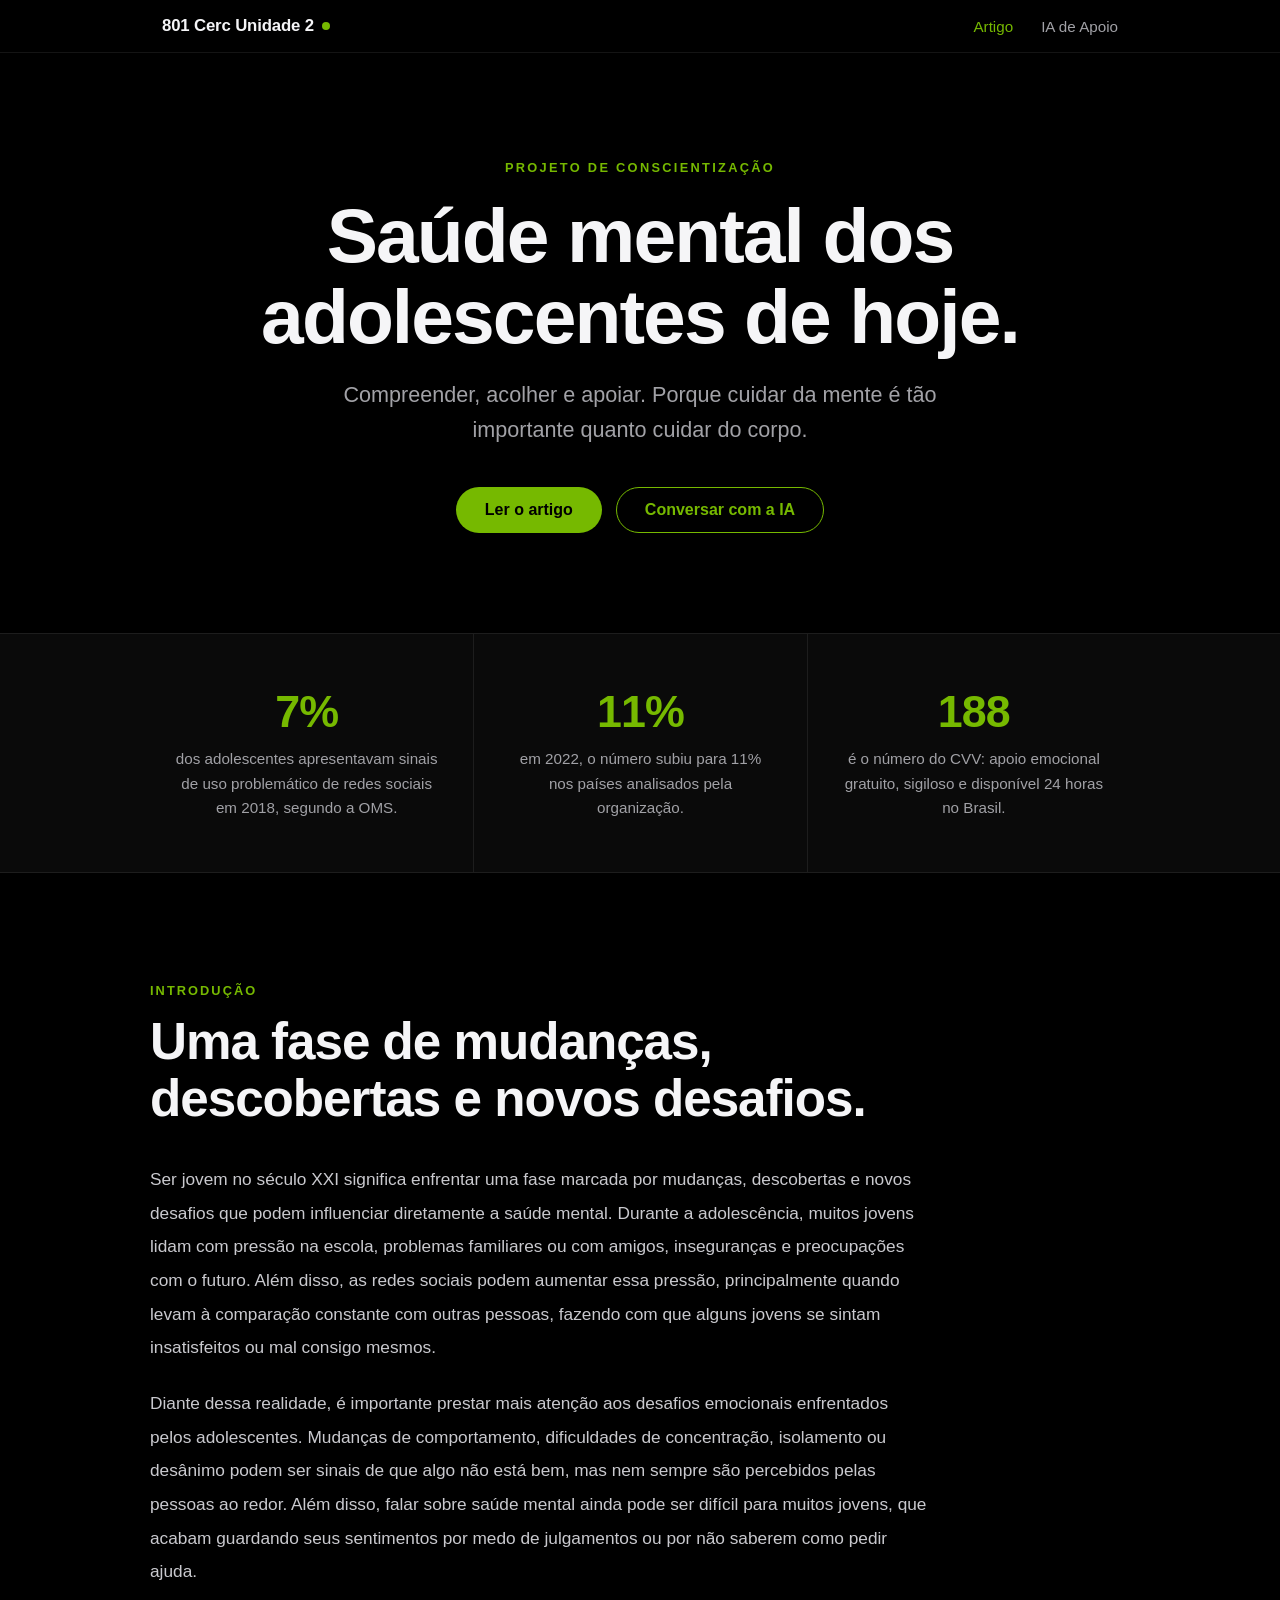
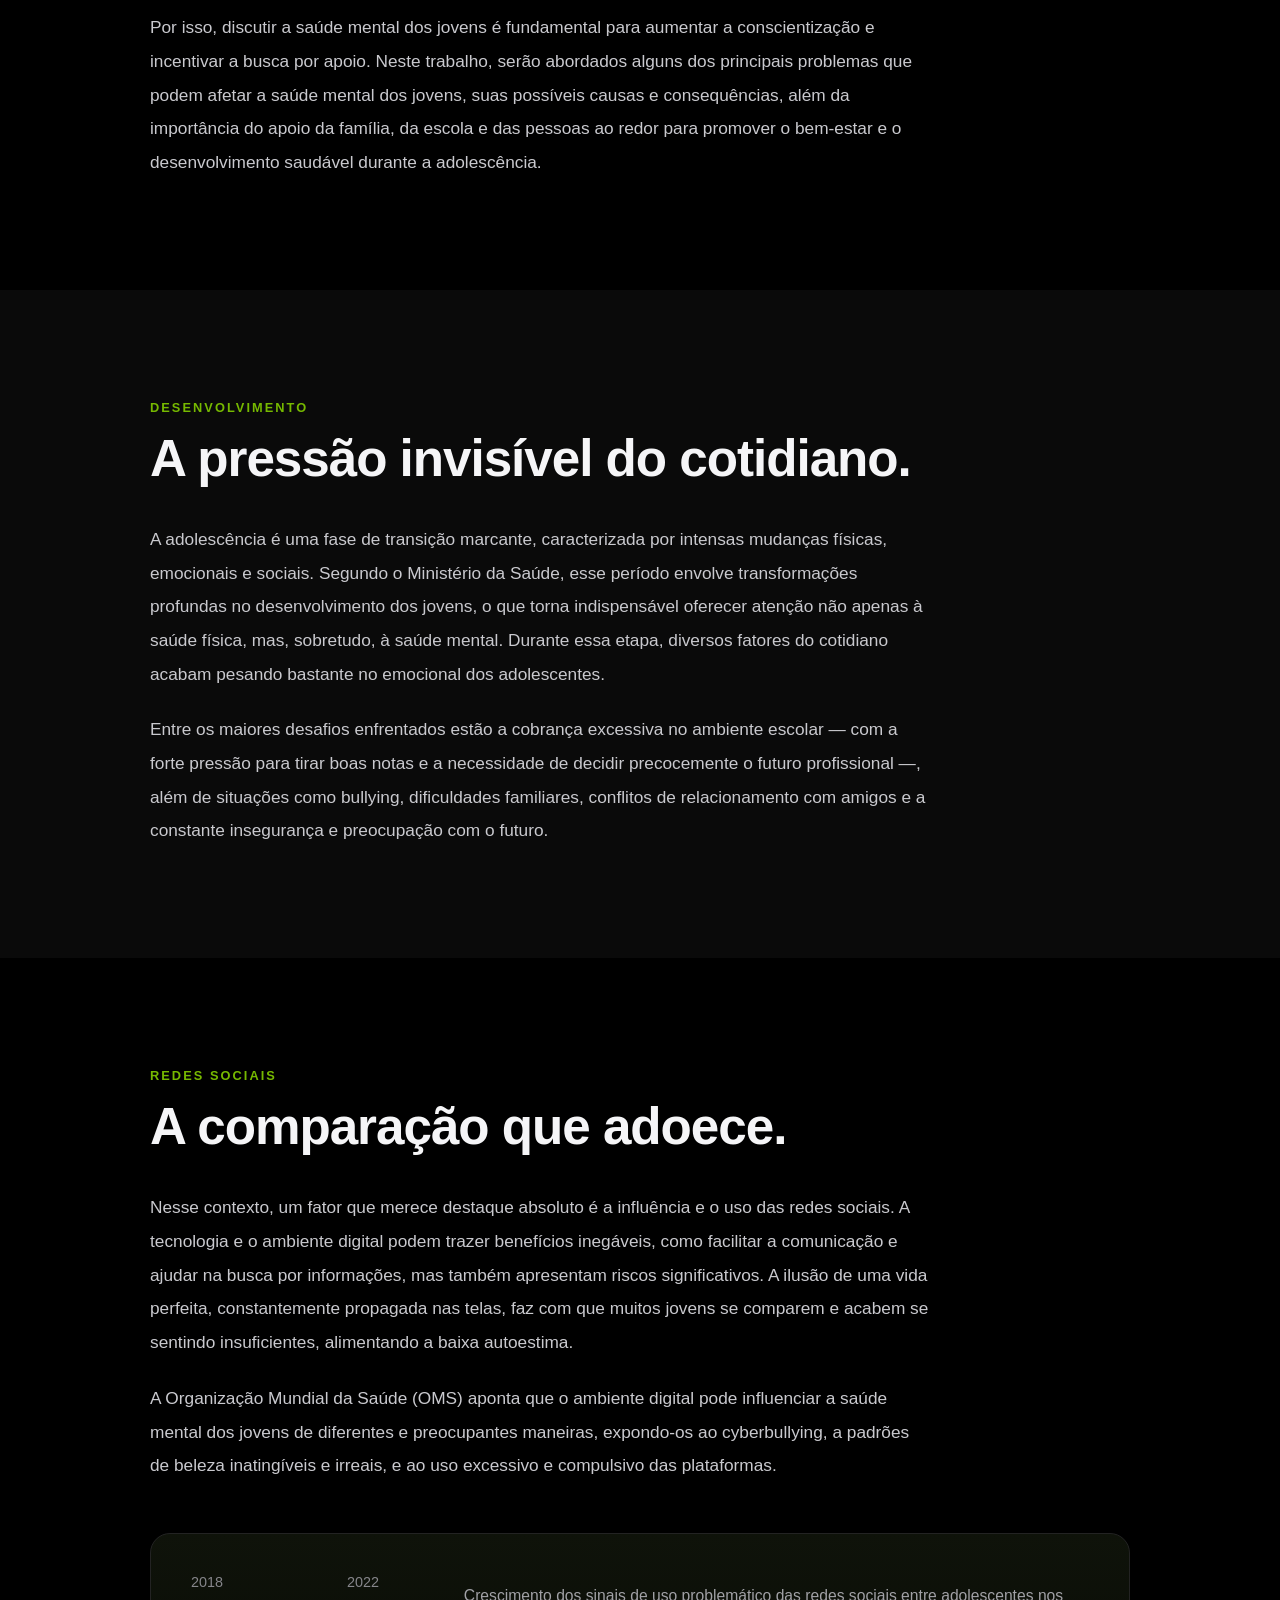
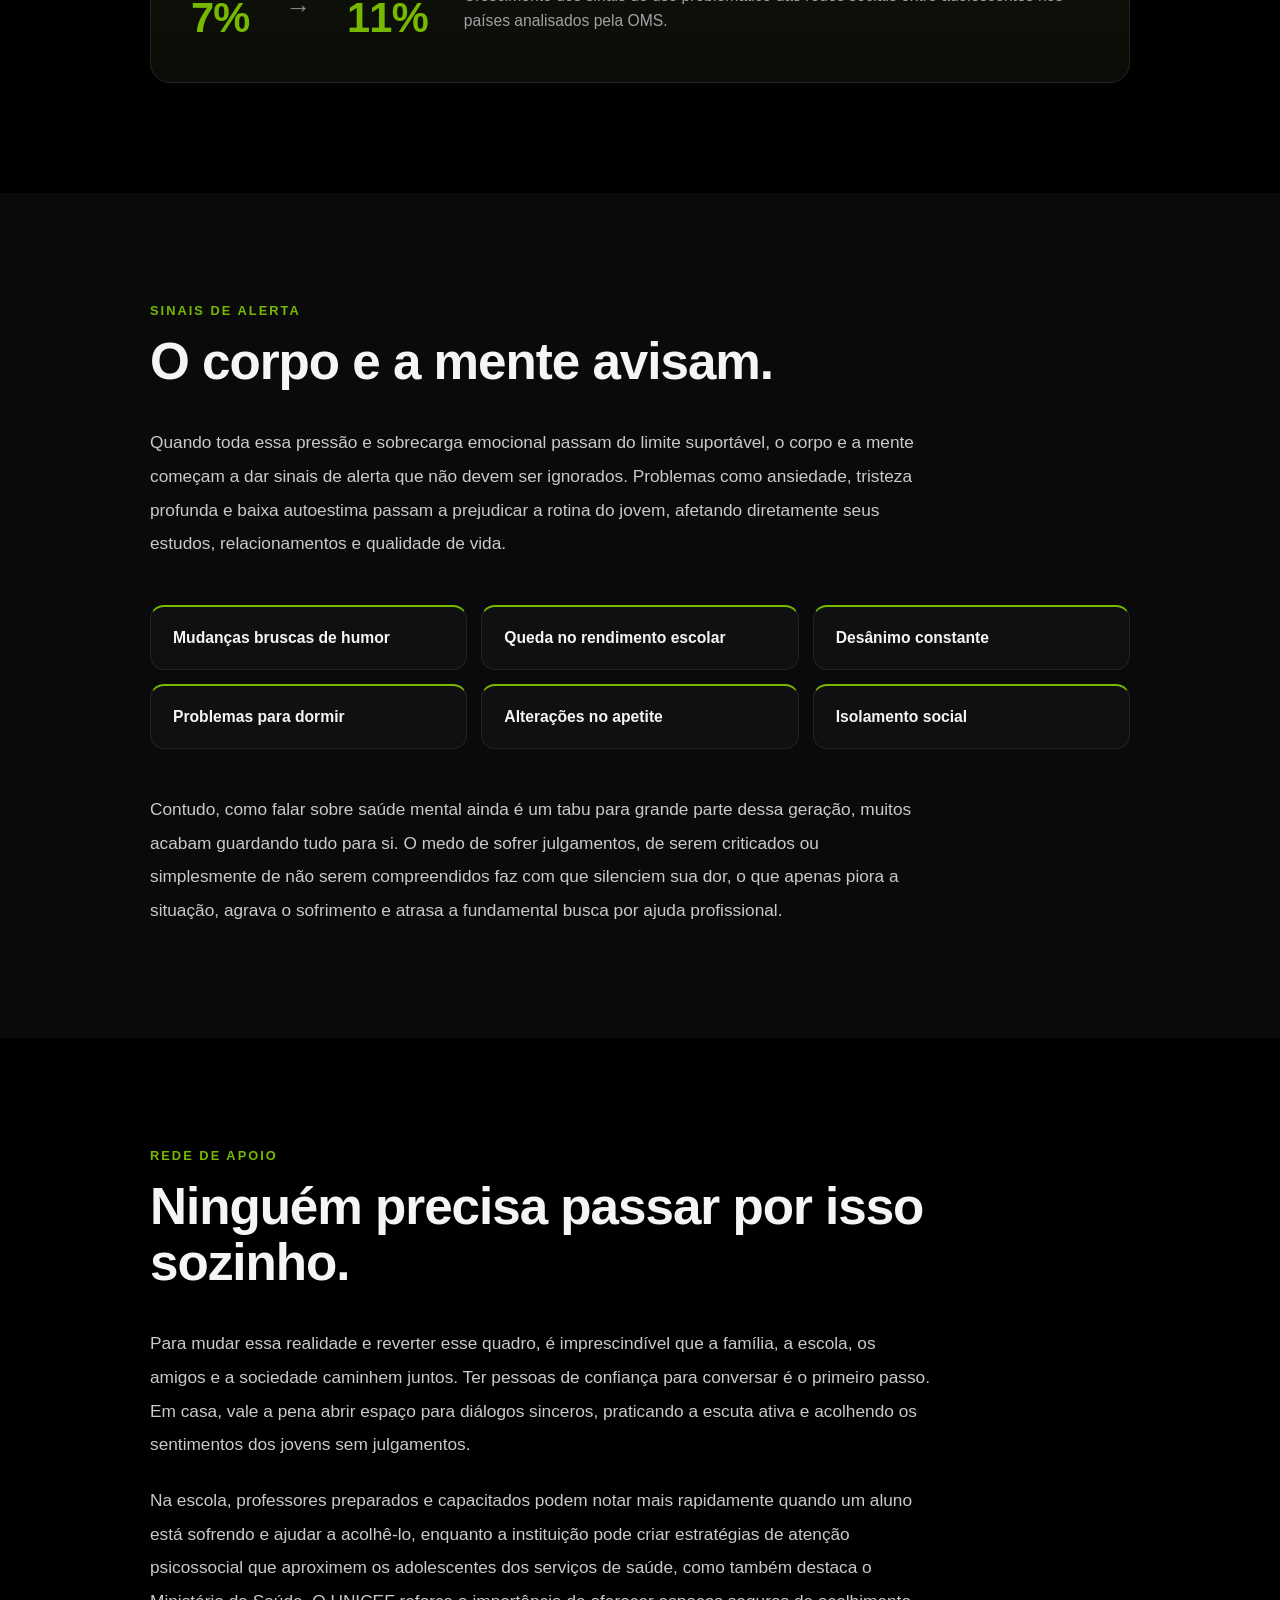
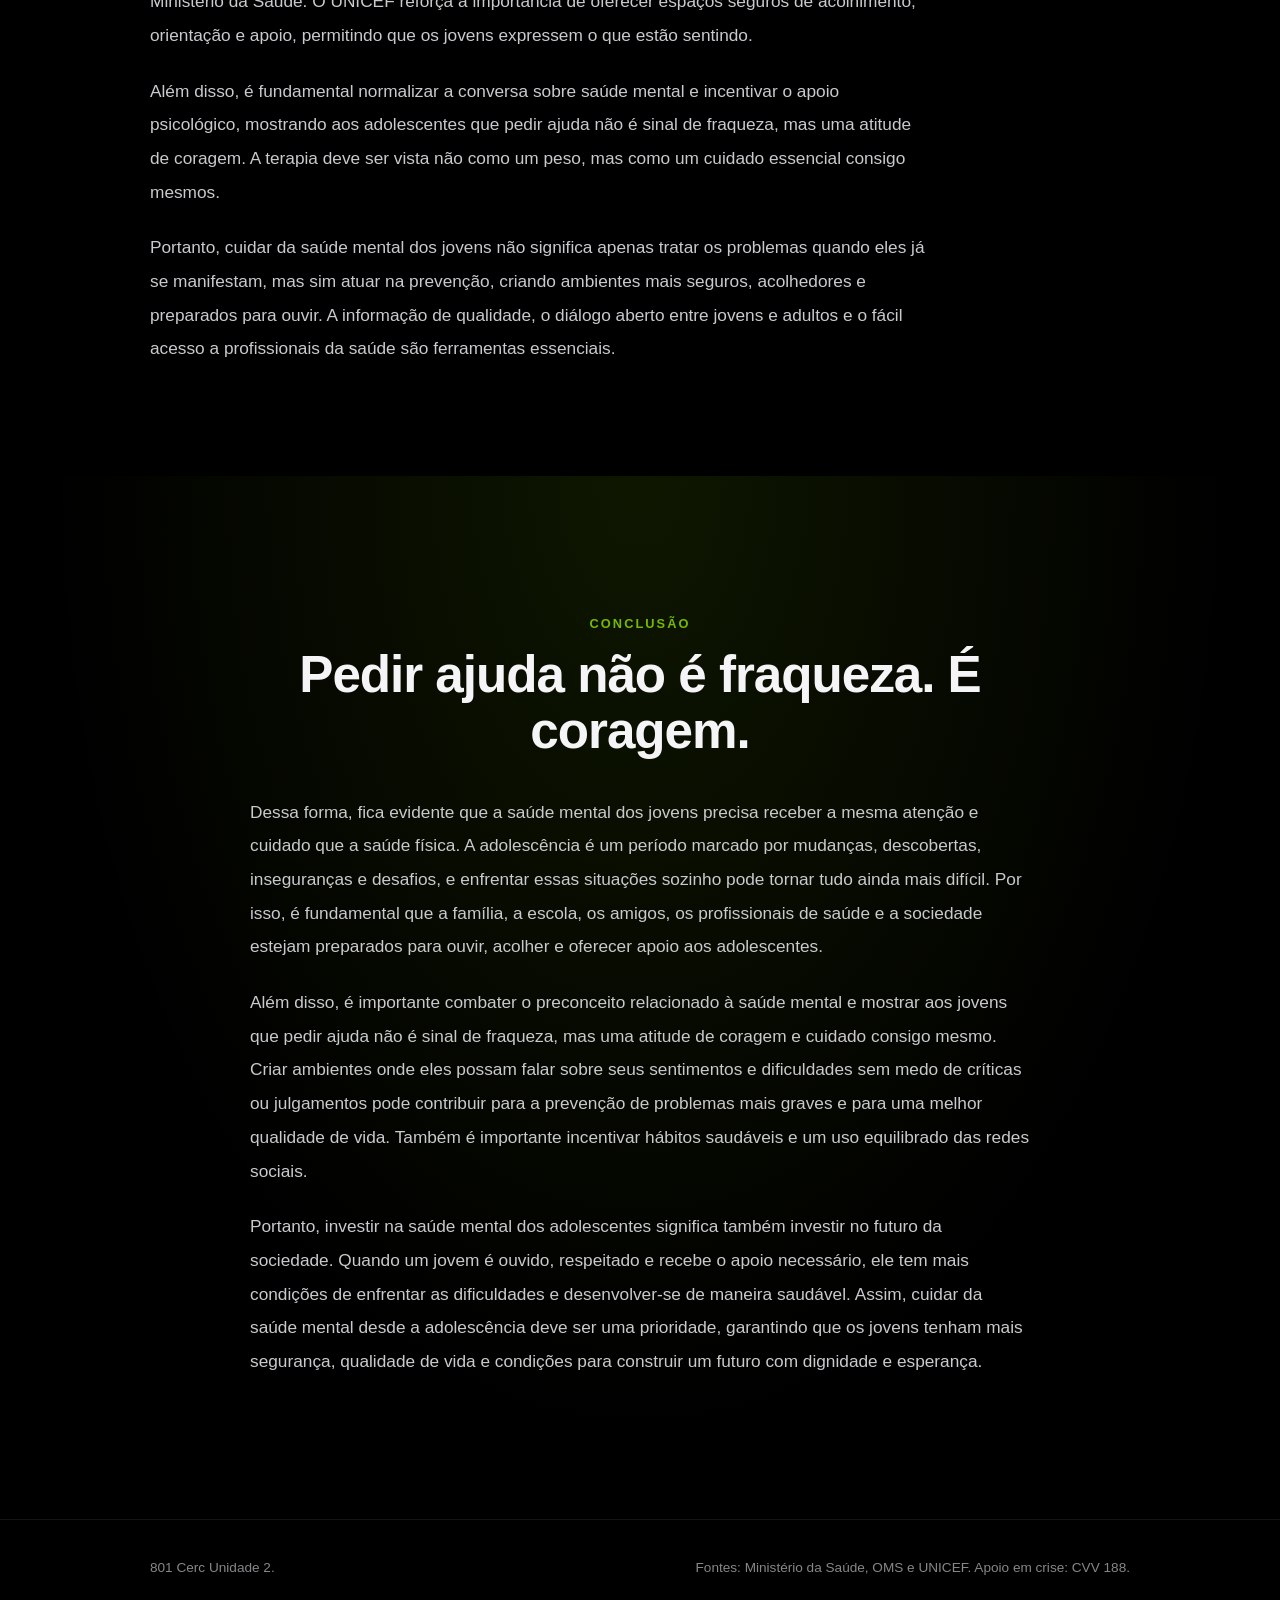
==== index.html @ b288c659 "Add files via upload" ====
<!DOCTYPE html>
<html lang="pt-BR">
<head>
  <meta charset="UTF-8" />
  <meta name="viewport" content="width=device-width, initial-scale=1.0" />
  <title>Saúde Mental dos Adolescentes de Hoje</title>
  <link rel="stylesheet" href="style.css" />
</head>
<body>

  <nav class="nav">
    <div class="nav-inner">
      <a class="marca" href="#" onclick="return false;">
        801 Cerc Unidade 2<span class="ponto"></span>
      </a>
      <div class="nav-abas">
        <button class="nav-link ativa" data-aba="artigo">Artigo</button>
        <button class="nav-link" data-aba="ia">IA de Apoio</button>
      </div>
    </div>
  </nav>

  <main>

    <!-- ==================== ABA ARTIGO ==================== -->
    <section id="aba-artigo" class="aba-conteudo ativa">

      <header class="hero">
        <p class="eyebrow">Projeto de conscientização</p>
        <h1>Saúde mental dos adolescentes de hoje.</h1>
        <p class="hero-sub">
          Compreender, acolher e apoiar. Porque cuidar da mente é tão
          importante quanto cuidar do corpo.
        </p>
        <div class="hero-acoes">
          <button class="btn btn-verde" data-rolar="intro">Ler o artigo</button>
          <button class="btn btn-contorno" data-aba="ia">Conversar com a IA</button>
        </div>
      </header>

      <div class="faixa-stats">
        <div class="stats">
          <div class="stat">
            <h3>7%</h3>
            <p>dos adolescentes apresentavam sinais de uso problemático de redes sociais em 2018, segundo a OMS.</p>
          </div>
          <div class="stat">
            <h3>11%</h3>
            <p>em 2022, o número subiu para 11% nos países analisados pela organização.</p>
          </div>
          <div class="stat">
            <h3>188</h3>
            <p>é o número do CVV: apoio emocional gratuito, sigiloso e disponível 24 horas no Brasil.</p>
          </div>
        </div>
      </div>

      <section class="bloco" id="intro">
        <div class="bloco-inner">
          <p class="rotulo">Introdução</p>
          <h2>Uma fase de mudanças, descobertas e novos desafios.</h2>
          <div class="texto-artigo">
            <p>
              Ser jovem no século XXI significa enfrentar uma fase marcada por mudanças, descobertas e novos
              desafios que podem influenciar diretamente a saúde mental. Durante a adolescência, muitos jovens
              lidam com pressão na escola, problemas familiares ou com amigos, inseguranças e preocupações com o
              futuro. Além disso, as redes sociais podem aumentar essa pressão, principalmente quando levam à
              comparação constante com outras pessoas, fazendo com que alguns jovens se sintam insatisfeitos ou
              mal consigo mesmos.
            </p>
            <p>
              Diante dessa realidade, é importante prestar mais atenção aos desafios emocionais enfrentados pelos
              adolescentes. Mudanças de comportamento, dificuldades de concentração, isolamento ou desânimo podem
              ser sinais de que algo não está bem, mas nem sempre são percebidos pelas pessoas ao redor. Além
              disso, falar sobre saúde mental ainda pode ser difícil para muitos jovens, que acabam guardando seus
              sentimentos por medo de julgamentos ou por não saberem como pedir ajuda.
            </p>
            <p>
              Por isso, discutir a saúde mental dos jovens é fundamental para aumentar a conscientização e
              incentivar a busca por apoio. Neste trabalho, serão abordados alguns dos principais problemas que
              podem afetar a saúde mental dos jovens, suas possíveis causas e consequências, além da importância
              do apoio da família, da escola e das pessoas ao redor para promover o bem-estar e o desenvolvimento
              saudável durante a adolescência.
            </p>
          </div>
        </div>
      </section>

      <section class="bloco bloco-alt" id="pressao">
        <div class="bloco-inner">
          <p class="rotulo">Desenvolvimento</p>
          <h2>A pressão invisível do cotidiano.</h2>
          <div class="texto-artigo">
            <p>
              A adolescência é uma fase de transição marcante, caracterizada por intensas mudanças físicas,
              emocionais e sociais. Segundo o Ministério da Saúde, esse período envolve transformações profundas
              no desenvolvimento dos jovens, o que torna indispensável oferecer atenção não apenas à saúde física,
              mas, sobretudo, à saúde mental. Durante essa etapa, diversos fatores do cotidiano acabam pesando
              bastante no emocional dos adolescentes.
            </p>
            <p>
              Entre os maiores desafios enfrentados estão a cobrança excessiva no ambiente escolar — com a forte
              pressão para tirar boas notas e a necessidade de decidir precocemente o futuro profissional —, além
              de situações como bullying, dificuldades familiares, conflitos de relacionamento com amigos e a
              constante insegurança e preocupação com o futuro.
            </p>
          </div>
        </div>
      </section>

      <section class="bloco" id="redes">
        <div class="bloco-inner">
          <p class="rotulo">Redes sociais</p>
          <h2>A comparação que adoece.</h2>
          <div class="texto-artigo">
            <p>
              Nesse contexto, um fator que merece destaque absoluto é a influência e o uso das redes sociais. A
              tecnologia e o ambiente digital podem trazer benefícios inegáveis, como facilitar a comunicação e
              ajudar na busca por informações, mas também apresentam riscos significativos. A ilusão de uma vida
              perfeita, constantemente propagada nas telas, faz com que muitos jovens se comparem e acabem se
              sentindo insuficientes, alimentando a baixa autoestima.
            </p>
            <p>
              A Organização Mundial da Saúde (OMS) aponta que o ambiente digital pode influenciar a saúde mental
              dos jovens de diferentes e preocupantes maneiras, expondo-os ao cyberbullying, a padrões de beleza
              inatingíveis e irreais, e ao uso excessivo e compulsivo das plataformas.
            </p>
          </div>

          <div class="chamada">
            <div class="chamada-dados">
              <span>2018</span>
              <strong>7%</strong>
            </div>
            <div class="seta">→</div>
            <div class="chamada-dados">
              <span>2022</span>
              <strong>11%</strong>
            </div>
            <p class="chamada-texto">
              Crescimento dos sinais de uso problemático das redes sociais entre adolescentes
              nos países analisados pela OMS.
            </p>
          </div>
        </div>
      </section>

      <section class="bloco bloco-alt" id="sinais">
        <div class="bloco-inner">
          <p class="rotulo">Sinais de alerta</p>
          <h2>O corpo e a mente avisam.</h2>
          <div class="texto-artigo">
            <p>
              Quando toda essa pressão e sobrecarga emocional passam do limite suportável, o corpo e a mente
              começam a dar sinais de alerta que não devem ser ignorados. Problemas como ansiedade, tristeza
              profunda e baixa autoestima passam a prejudicar a rotina do jovem, afetando diretamente seus
              estudos, relacionamentos e qualidade de vida.
            </p>
          </div>

          <div class="grade-sinais">
            <div class="sinal">Mudanças bruscas de humor</div>
            <div class="sinal">Queda no rendimento escolar</div>
            <div class="sinal">Desânimo constante</div>
            <div class="sinal">Problemas para dormir</div>
            <div class="sinal">Alterações no apetite</div>
            <div class="sinal">Isolamento social</div>
          </div>

          <div class="texto-artigo">
            <p>
              Contudo, como falar sobre saúde mental ainda é um tabu para grande parte dessa geração, muitos
              acabam guardando tudo para si. O medo de sofrer julgamentos, de serem criticados ou simplesmente de
              não serem compreendidos faz com que silenciem sua dor, o que apenas piora a situação, agrava o
              sofrimento e atrasa a fundamental busca por ajuda profissional.
            </p>
          </div>
        </div>
      </section>

      <section class="bloco" id="apoio">
        <div class="bloco-inner">
          <p class="rotulo">Rede de apoio</p>
          <h2>Ninguém precisa passar por isso sozinho.</h2>
          <div class="texto-artigo">
            <p>
              Para mudar essa realidade e reverter esse quadro, é imprescindível que a família, a escola, os
              amigos e a sociedade caminhem juntos. Ter pessoas de confiança para conversar é o primeiro passo. Em
              casa, vale a pena abrir espaço para diálogos sinceros, praticando a escuta ativa e acolhendo os
              sentimentos dos jovens sem julgamentos.
            </p>
            <p>
              Na escola, professores preparados e capacitados podem notar mais rapidamente quando um aluno está
              sofrendo e ajudar a acolhê-lo, enquanto a instituição pode criar estratégias de atenção psicossocial
              que aproximem os adolescentes dos serviços de saúde, como também destaca o Ministério da Saúde. O
              UNICEF reforça a importância de oferecer espaços seguros de acolhimento, orientação e apoio,
              permitindo que os jovens expressem o que estão sentindo.
            </p>
            <p>
              Além disso, é fundamental normalizar a conversa sobre saúde mental e incentivar o apoio psicológico,
              mostrando aos adolescentes que pedir ajuda não é sinal de fraqueza, mas uma atitude de coragem. A
              terapia deve ser vista não como um peso, mas como um cuidado essencial consigo mesmos.
            </p>
            <p>
              Portanto, cuidar da saúde mental dos jovens não significa apenas tratar os problemas quando eles já
              se manifestam, mas sim atuar na prevenção, criando ambientes mais seguros, acolhedores e preparados
              para ouvir. A informação de qualidade, o diálogo aberto entre jovens e adultos e o fácil acesso a
              profissionais da saúde são ferramentas essenciais.
            </p>
          </div>
        </div>
      </section>

      <section class="conclusao" id="conclusao">
        <div class="bloco-inner">
          <p class="rotulo">Conclusão</p>
          <h2>Pedir ajuda não é fraqueza. É coragem.</h2>
          <div class="texto-artigo">
            <p>
              Dessa forma, fica evidente que a saúde mental dos jovens precisa receber a mesma atenção e cuidado
              que a saúde física. A adolescência é um período marcado por mudanças, descobertas, inseguranças e
              desafios, e enfrentar essas situações sozinho pode tornar tudo ainda mais difícil. Por isso, é
              fundamental que a família, a escola, os amigos, os profissionais de saúde e a sociedade estejam
              preparados para ouvir, acolher e oferecer apoio aos adolescentes.
            </p>
            <p>
              Além disso, é importante combater o preconceito relacionado à saúde mental e mostrar aos jovens que
              pedir ajuda não é sinal de fraqueza, mas uma atitude de coragem e cuidado consigo mesmo. Criar
              ambientes onde eles possam falar sobre seus sentimentos e dificuldades sem medo de críticas ou
              julgamentos pode contribuir para a prevenção de problemas mais graves e para uma melhor qualidade de
              vida. Também é importante incentivar hábitos saudáveis e um uso equilibrado das redes sociais.
            </p>
            <p>
              Portanto, investir na saúde mental dos adolescentes significa também investir no futuro da sociedade.
              Quando um jovem é ouvido, respeitado e recebe o apoio necessário, ele tem mais condições de enfrentar
              as dificuldades e desenvolver-se de maneira saudável. Assim, cuidar da saúde mental desde a
              adolescência deve ser uma prioridade, garantindo que os jovens tenham mais segurança, qualidade de
              vida e condições para construir um futuro com dignidade e esperança.
            </p>
          </div>
        </div>
      </section>

      <footer class="rodape">
        <div class="rodape-inner">
          <p>801 Cerc Unidade 2.</p>
          <p>Fontes: Ministério da Saúde, OMS e UNICEF. Apoio em crise: CVV 188.</p>
        </div>
      </footer>

    </section>

    <!-- ==================== ABA IA ==================== -->
    <section id="aba-ia" class="aba-conteudo">

      <div class="chat-topo">
        <div class="chat-topo-inner">
          <div class="chat-id">
            <span class="chat-avatar"></span>
            <div>
              <strong>IA de Apoio</strong>
              <span class="chat-status">Disponível para conversar</span>
            </div>
          </div>
          <button id="nova-conversa" class="btn-mini">Nova conversa</button>
        </div>
      </div>

      <div id="mensagens" class="mensagens">

        <div class="vazio" id="estado-vazio">
          <h2>Como você está hoje?</h2>
          <p>
            Este é um espaço seguro para desabafar. A IA está aqui para ouvir,
            acolher e tentar deixar o seu dia mais leve.
          </p>
          <div class="chips">
            <button class="chip" data-texto="Estou me sentindo sozinho(a) ultimamente.">Estou me sentindo sozinho(a)</button>
            <button class="chip" data-texto="Estou muito ansioso(a) com a escola e com o futuro.">Ansiedade com a escola</button>
            <button class="chip" data-texto="Estou tendo um dia difícil e precisava desabafar com alguém.">Tive um dia difícil</button>
            <button class="chip" data-texto="Quero ouvir algo que melhore o meu dia.">Quero melhorar meu dia</button>
          </div>
        </div>

      </div>

      <div class="chat-rodape">
        <form id="form-chat" class="chat-form">
          <input
            id="input-chat"
            type="text"
            placeholder="Escreva sua mensagem"
            autocomplete="off"
            required
          />
          <button class="btn-enviar" type="submit" aria-label="Enviar mensagem">
            <svg viewBox="0 0 24 24"><path d="M2.01 21L23 12 2.01 3 2 10l15 2-15 2z"></path></svg>
          </button>
        </form>
        <p class="chat-aviso-pequeno">
          A IA pode cometer erros e não substitui ajuda profissional. Em sofrimento intenso ou crise,
          ligue 188 (CVV) — gratuito, sigiloso e disponível 24 horas.
        </p>
      </div>

    </section>

  </main>

  <script src="script.js"></script>
</body>
</html>
---- style.css ----
* {
  box-sizing: border-box;
  margin: 0;
  padding: 0;
}

:root {
  --verde: #76b900;
  --verde-hover: #8fd400;
  --fundo: #000000;
  --fundo-alt: #0a0a0a;
  --cartao: #101010;
  --borda: #232323;
  --texto: #f5f5f7;
  --texto-2: #a1a1a6;
  --texto-3: #86868b;
}

html {
  scroll-behavior: smooth;
}

body {
  font-family: -apple-system, BlinkMacSystemFont, "SF Pro Display", "Segoe UI",
    Roboto, "Helvetica Neue", Arial, sans-serif;
  background: var(--fundo);
  color: var(--texto);
  -webkit-font-smoothing: antialiased;
}

button {
  font-family: inherit;
}

section {
  scroll-margin-top: 70px;
}

/* ---------- Navegação ---------- */
.nav {
  position: fixed;
  top: 0;
  left: 0;
  right: 0;
  z-index: 100;
  background: rgba(0, 0, 0, 0.75);
  backdrop-filter: saturate(180%) blur(20px);
  -webkit-backdrop-filter: saturate(180%) blur(20px);
  border-bottom: 1px solid rgba(255, 255, 255, 0.08);
}

.nav-inner {
  max-width: 1000px;
  margin: 0 auto;
  height: 52px;
  padding: 0 22px;
  display: flex;
  align-items: center;
  justify-content: space-between;
}

.marca {
  color: var(--texto);
  text-decoration: none;
  font-weight: 600;
  font-size: 1.05rem;
  letter-spacing: -0.01em;
  display: flex;
  align-items: center;
  gap: 8px;
}

.ponto {
  width: 8px;
  height: 8px;
  border-radius: 50%;
  background: var(--verde);
}

.nav-abas {
  display: flex;
  gap: 28px;
}

.nav-link {
  background: none;
  border: none;
  color: var(--texto-2);
  font-size: 0.95rem;
  cursor: pointer;
  padding: 6px 0;
  transition: color 0.2s;
}

.nav-link:hover {
  color: var(--texto);
}

.nav-link.ativa {
  color: var(--verde);
}

/* ---------- Abas ---------- */
.aba-conteudo {
  display: none;
}

.aba-conteudo.ativa {
  display: block;
}

/* ---------- Hero ---------- */
.hero {
  padding: 160px 22px 100px;
  text-align: center;
}

.eyebrow {
  color: var(--verde);
  text-transform: uppercase;
  letter-spacing: 0.18em;
  font-size: 0.8rem;
  font-weight: 600;
  margin-bottom: 20px;
}

.hero h1 {
  font-size: clamp(2.6rem, 6.5vw, 4.8rem);
  font-weight: 700;
  letter-spacing: -0.025em;
  line-height: 1.05;
  max-width: 900px;
  margin: 0 auto 22px;
}

.hero-sub {
  color: var(--texto-2);
  font-size: clamp(1.05rem, 2vw, 1.35rem);
  line-height: 1.6;
  max-width: 640px;
  margin: 0 auto 40px;
}

.hero-acoes {
  display: flex;
  gap: 14px;
  justify-content: center;
  flex-wrap: wrap;
}

.btn {
  border-radius: 980px;
  padding: 13px 28px;
  font-size: 1rem;
  font-weight: 600;
  cursor: pointer;
  transition: 0.2s;
  border: 1px solid transparent;
}

.btn-verde {
  background: var(--verde);
  color: #000;
}

.btn-verde:hover {
  background: var(--verde-hover);
}

.btn-contorno {
  background: transparent;
  color: var(--verde);
  border-color: var(--verde);
}

.btn-contorno:hover {
  background: rgba(118, 185, 0, 0.1);
}

/* ---------- Faixa de estatísticas ---------- */
.faixa-stats {
  border-top: 1px solid rgba(255, 255, 255, 0.08);
  border-bottom: 1px solid rgba(255, 255, 255, 0.08);
  background: var(--fundo-alt);
}

.stats {
  max-width: 1000px;
  margin: 0 auto;
  display: grid;
  grid-template-columns: repeat(3, 1fr);
}

.stat {
  padding: 52px 34px;
  text-align: center;
  border-left: 1px solid rgba(255, 255, 255, 0.08);
}

.stat:first-child {
  border-left: none;
}

.stat h3 {
  color: var(--verde);
  font-size: 2.8rem;
  font-weight: 700;
  letter-spacing: -0.02em;
}

.stat p {
  color: var(--texto-2);
  font-size: 0.95rem;
  line-height: 1.6;
  margin-top: 10px;
}

/* ---------- Blocos do artigo ---------- */
.bloco {
  padding: 110px 22px;
}

.bloco-alt {
  background: var(--fundo-alt);
}

.bloco-inner {
  max-width: 980px;
  margin: 0 auto;
}

.rotulo {
  color: var(--verde);
  text-transform: uppercase;
  letter-spacing: 0.16em;
  font-size: 0.8rem;
  font-weight: 600;
  margin-bottom: 16px;
}

.bloco h2,
.conclusao h2 {
  font-size: clamp(1.9rem, 4.2vw, 3.2rem);
  font-weight: 700;
  letter-spacing: -0.02em;
  line-height: 1.1;
  margin-bottom: 36px;
  max-width: 820px;
}

.texto-artigo {
  max-width: 780px;
  color: #c9c9ce;
  font-size: 1.08rem;
  line-height: 1.95;
}

.texto-artigo p {
  margin-bottom: 22px;
}

.texto-artigo p:last-child {
  margin-bottom: 0;
}

/* ---------- Chamada de dado (OMS) ---------- */
.chamada {
  margin-top: 50px;
  border: 1px solid var(--borda);
  border-radius: 20px;
  background: linear-gradient(180deg, #0f130a, #0a0d07);
  padding: 40px;
  display: flex;
  align-items: center;
  gap: 36px;
  flex-wrap: wrap;
}

.chamada-dados span {
  display: block;
  color: var(--texto-3);
  font-size: 0.9rem;
  margin-bottom: 4px;
}

.chamada-dados strong {
  color: var(--verde);
  font-size: 2.6rem;
  font-weight: 700;
  letter-spacing: -0.02em;
}

.seta {
  color: var(--texto-3);
  font-size: 1.6rem;
}

.chamada-texto {
  flex: 1;
  min-width: 240px;
  color: var(--texto-2);
  font-size: 0.98rem;
  line-height: 1.6;
}

/* ---------- Grade de sinais ---------- */
.grade-sinais {
  display: grid;
  grid-template-columns: repeat(3, 1fr);
  gap: 14px;
  margin: 44px 0;
}

.sinal {
  background: var(--cartao);
  border: 1px solid var(--borda);
  border-top: 2px solid var(--verde);
  border-radius: 14px;
  padding: 22px;
  font-weight: 600;
  font-size: 0.98rem;
}

/* ---------- Conclusão ---------- */
.conclusao {
  padding: 140px 22px;
  text-align: center;
  background: radial-gradient(ellipse at top, rgba(118, 185, 0, 0.12), transparent 65%);
}

.conclusao h2 {
  margin-left: auto;
  margin-right: auto;
}

.conclusao .texto-artigo {
  margin: 0 auto;
  text-align: left;
}

/* ---------- Rodapé ---------- */
.rodape {
  border-top: 1px solid rgba(255, 255, 255, 0.08);
  padding: 40px 22px;
}

.rodape-inner {
  max-width: 980px;
  margin: 0 auto;
  display: flex;
  justify-content: space-between;
  gap: 16px;
  flex-wrap: wrap;
  color: var(--texto-3);
  font-size: 0.85rem;
}

/* ---------- App de chat ---------- */
#aba-ia.ativa {
  display: flex;
  flex-direction: column;
  height: 100vh;
  padding-top: 52px;
}

.chat-topo {
  border-bottom: 1px solid rgba(255, 255, 255, 0.08);
}

.chat-topo-inner {
  max-width: 860px;
  margin: 0 auto;
  padding: 14px 22px;
  display: flex;
  align-items: center;
  justify-content: space-between;
}

.chat-id {
  display: flex;
  align-items: center;
  gap: 12px;
}

.chat-avatar {
  width: 36px;
  height: 36px;
  border-radius: 50%;
  background: radial-gradient(circle at 30% 30%, #9be000, #4c7a00);
}

.chat-id strong {
  display: block;
  font-size: 0.98rem;
}

.chat-status {
  color: var(--verde);
  font-size: 0.78rem;
}

.btn-mini {
  background: transparent;
  border: 1px solid #2a2a2a;
  color: var(--texto-2);
  border-radius: 980px;
  padding: 8px 18px;
  font-size: 0.85rem;
  cursor: pointer;
  transition: 0.2s;
}

.btn-mini:hover {
  border-color: var(--verde);
  color: var(--verde);
}

.mensagens {
  flex: 1;
  overflow-y: auto;
  padding: 36px 22px;
}

/* Estado vazio */
.vazio {
  max-width: 720px;
  margin: 9vh auto 0;
  text-align: center;
}

.vazio h2 {
  font-size: clamp(1.8rem, 4vw, 2.6rem);
  letter-spacing: -0.02em;
  margin-bottom: 14px;
}

.vazio p {
  color: var(--texto-2);
  line-height: 1.7;
  margin-bottom: 34px;
}

.chips {
  display: flex;
  gap: 10px;
  flex-wrap: wrap;
  justify-content: center;
}

.chip {
  background: var(--cartao);
  border: 1px solid #262626;
  color: var(--texto-2);
  padding: 10px 18px;
  border-radius: 980px;
  font-size: 0.9rem;
  cursor: pointer;
  transition: 0.2s;
}

.chip:hover {
  border-color: var(--verde);
  color: var(--texto);
}

/* Mensagens */
.linha {
  max-width: 780px;
  margin: 0 auto 28px;
  display: flex;
  gap: 14px;
}

.linha.usuario {
  justify-content: flex-end;
}

.bolha-usuario {
  background: #1d2410;
  border: 1px solid #33400f;
  color: #eef7da;
  padding: 12px 18px;
  border-radius: 18px 18px 4px 18px;
  max-width: 75%;
  white-space: pre-wrap;
  line-height: 1.6;
}

.avatar-mini {
  width: 30px;
  height: 30px;
  border-radius: 50%;
  background: radial-gradient(circle at 30% 30%, #9be000, #4c7a00);
  flex-shrink: 0;
  margin-top: 2px;
}

.conteudo-ia {
  color: #e8e8ed;
  line-height: 1.75;
  white-space: pre-wrap;
  max-width: 90%;
  padding-top: 3px;
}

.nome-ia {
  display: block;
  color: var(--texto-3);
  font-size: 0.78rem;
  margin-bottom: 6px;
}

/* Indicador de digitação */
.digitando {
  display: inline-flex;
  gap: 5px;
  padding: 8px 0;
}

.digitando span {
  width: 7px;
  height: 7px;
  border-radius: 50%;
  background: var(--verde);
  animation: pular 1.2s infinite;
}

.digitando span:nth-child(2) {
  animation-delay: 0.2s;
}

.digitando span:nth-child(3) {
  animation-delay: 0.4s;
}

@keyframes pular {
  0%, 60%, 100% {
    transform: translateY(0);
    opacity: 0.4;
  }
  30% {
    transform: translateY(-5px);
    opacity: 1;
  }
}

/* Rodapé do chat */
.chat-rodape {
  border-top: 1px solid rgba(255, 255, 255, 0.08);
  padding: 16px 22px 14px;
  background: rgba(0, 0, 0, 0.6);
}

.chat-form {
  max-width: 780px;
  margin: 0 auto;
  display: flex;
  align-items: center;
  gap: 10px;
  background: #121212;
  border: 1px solid #2a2a2a;
  border-radius: 999px;
  padding: 6px 6px 6px 22px;
  transition: border-color 0.2s;
}

.chat-form:focus-within {
  border-color: var(--verde);
}

.chat-form input {
  flex: 1;
  background: transparent;
  border: none;
  outline: none;
  color: var(--texto);
  font-size: 1rem;
  padding: 10px 0;
}

.chat-form input::placeholder {
  color: var(--texto-3);
}

.btn-enviar {
  width: 40px;
  height: 40px;
  border-radius: 50%;
  background: var(--verde);
  border: none;
  cursor: pointer;
  display: flex;
  align-items: center;
  justify-content: center;
  flex-shrink: 0;
  transition: 0.2s;
}

.btn-enviar:hover {
  background: var(--verde-hover);
}

.btn-enviar svg {
  width: 18px;
  height: 18px;
  fill: #000;
}

.chat-aviso-pequeno {
  max-width: 780px;
  margin: 12px auto 0;
  color: var(--texto-3);
  font-size: 0.78rem;
  text-align: center;
  line-height: 1.6;
}
/* ---------- Processo de pensamento (estilo Qwen Studio) ---------- */
.pensamento-bloco {
  margin-top: 14px;
  border: 1px solid #1e2a14;
  border-radius: 10px;
  background: #0d1308;
  overflow: hidden;
  transition: border-color 0.2s;
}

.pensamento-bloco:hover {
  border-color: #2a3a1c;
}

.pensamento-toggle {
  width: 100%;
  background: transparent;
  border: none;
  color: var(--verde);
  padding: 10px 14px;
  display: flex;
  align-items: center;
  gap: 8px;
  font-size: 0.82rem;
  font-weight: 500;
  cursor: pointer;
  text-align: left;
  transition: background 0.2s;
}

.pensamento-toggle:hover {
  background: rgba(118, 185, 0, 0.06);
}

.pensamento-toggle span {
  flex: 1;
}

.pensamento-toggle .seta-pens {
  transition: transform 0.25s ease;
}

.pensamento-bloco.aberto .seta-pens {
  transform: rotate(180deg);
}

.pensamento-conteudo {
  max-height: 0;
  overflow: hidden;
  transition: max-height 0.35s ease;
}

.pensamento-bloco.aberto .pensamento-conteudo {
  max-height: 800px;
}

.pensamento-label {
  padding: 10px 14px 4px;
  color: var(--texto-3);
  font-size: 0.72rem;
  text-transform: uppercase;
  letter-spacing: 0.12em;
  font-weight: 600;
}

.pensamento-texto {
  padding: 4px 14px 16px;
  color: #9aa79a;
  font-size: 0.85rem;
  line-height: 1.7;
  white-space: pre-wrap;
  font-family: "SF Mono", "Fira Code", "JetBrains Mono", monospace;
  font-size: 0.82rem;
}
/* ---------- Responsivo ---------- */
@media (max-width: 760px) {
  .stats {
    grid-template-columns: 1fr;
  }

  .stat {
    border-left: none;
    border-top: 1px solid rgba(255, 255, 255, 0.08);
    padding: 36px 26px;
  }

  .stat:first-child {
    border-top: none;
  }

  .grade-sinais {
    grid-template-columns: 1fr;
  }

  .bloco {
    padding: 80px 22px;
  }

  .bolha-usuario,
  .conteudo-ia {
    max-width: 88%;
  }

  .chamada {
    padding: 28px;
    gap: 22px;
  }
}
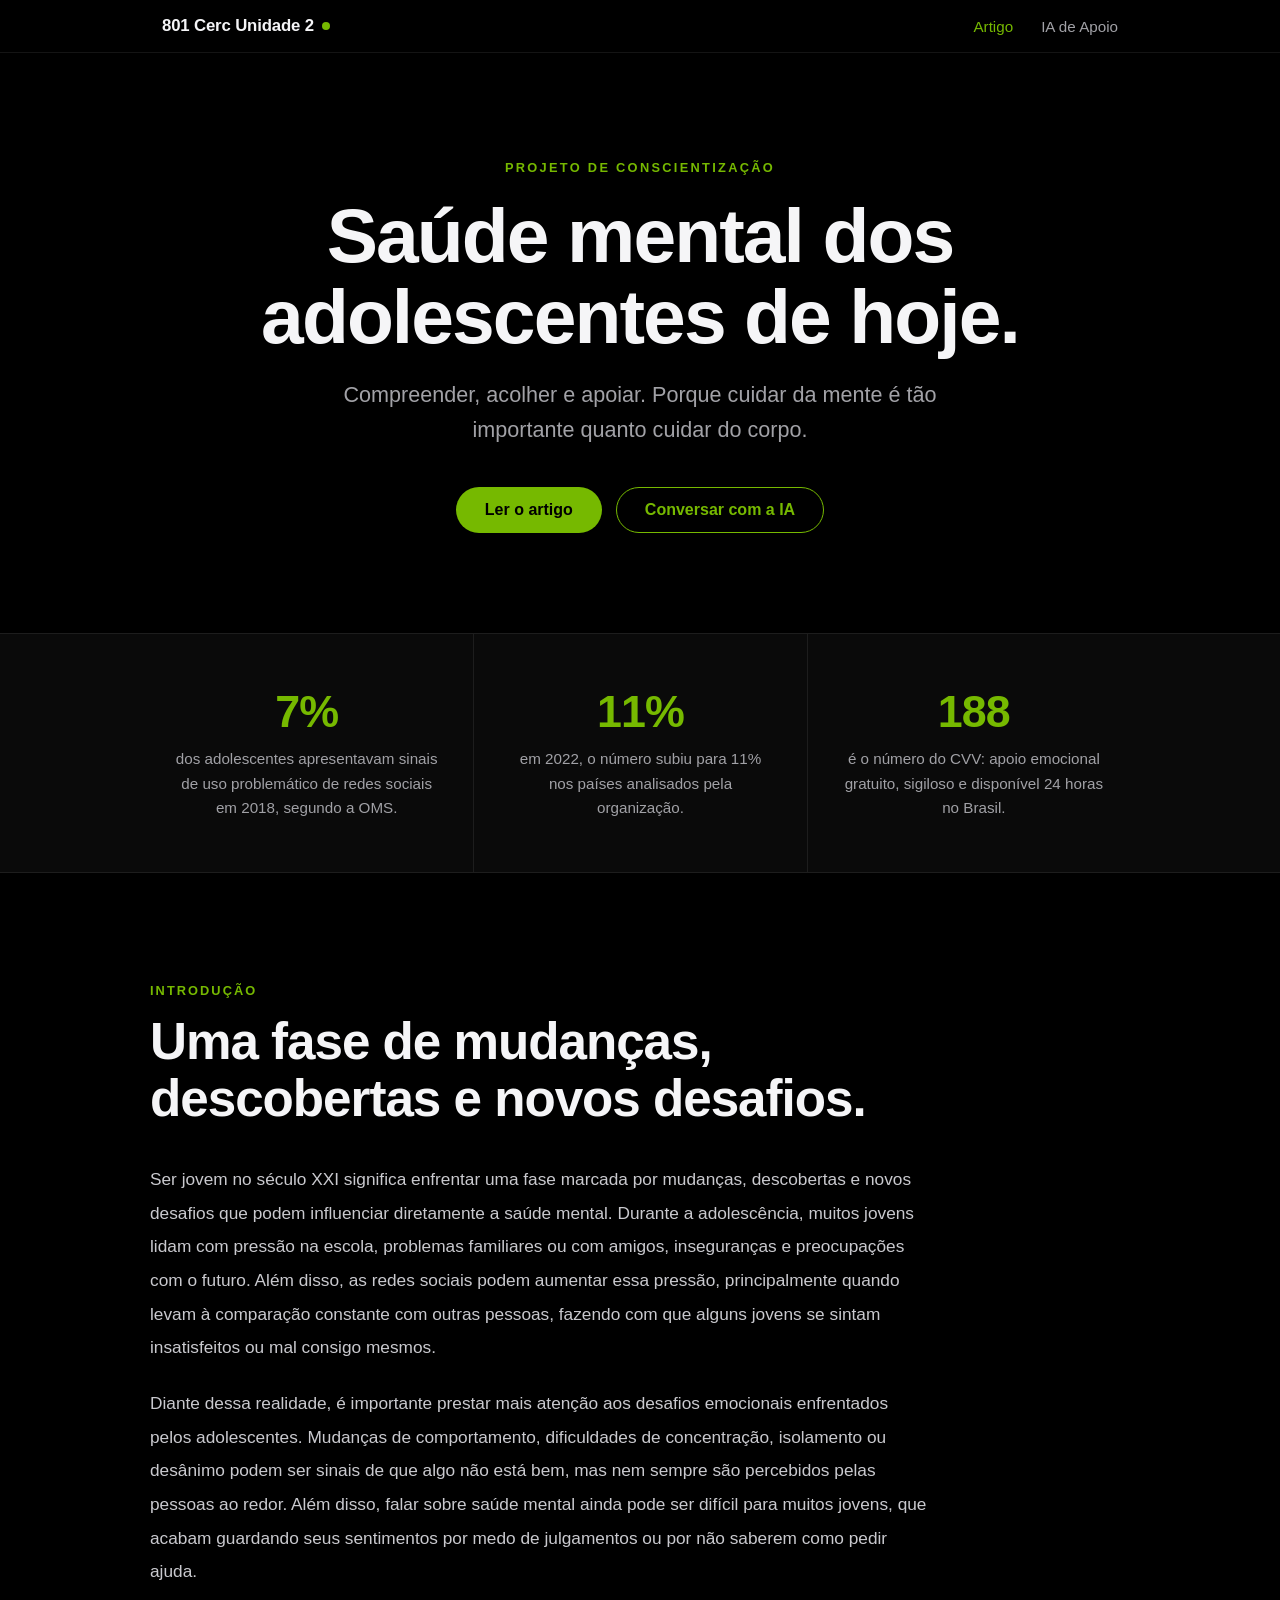
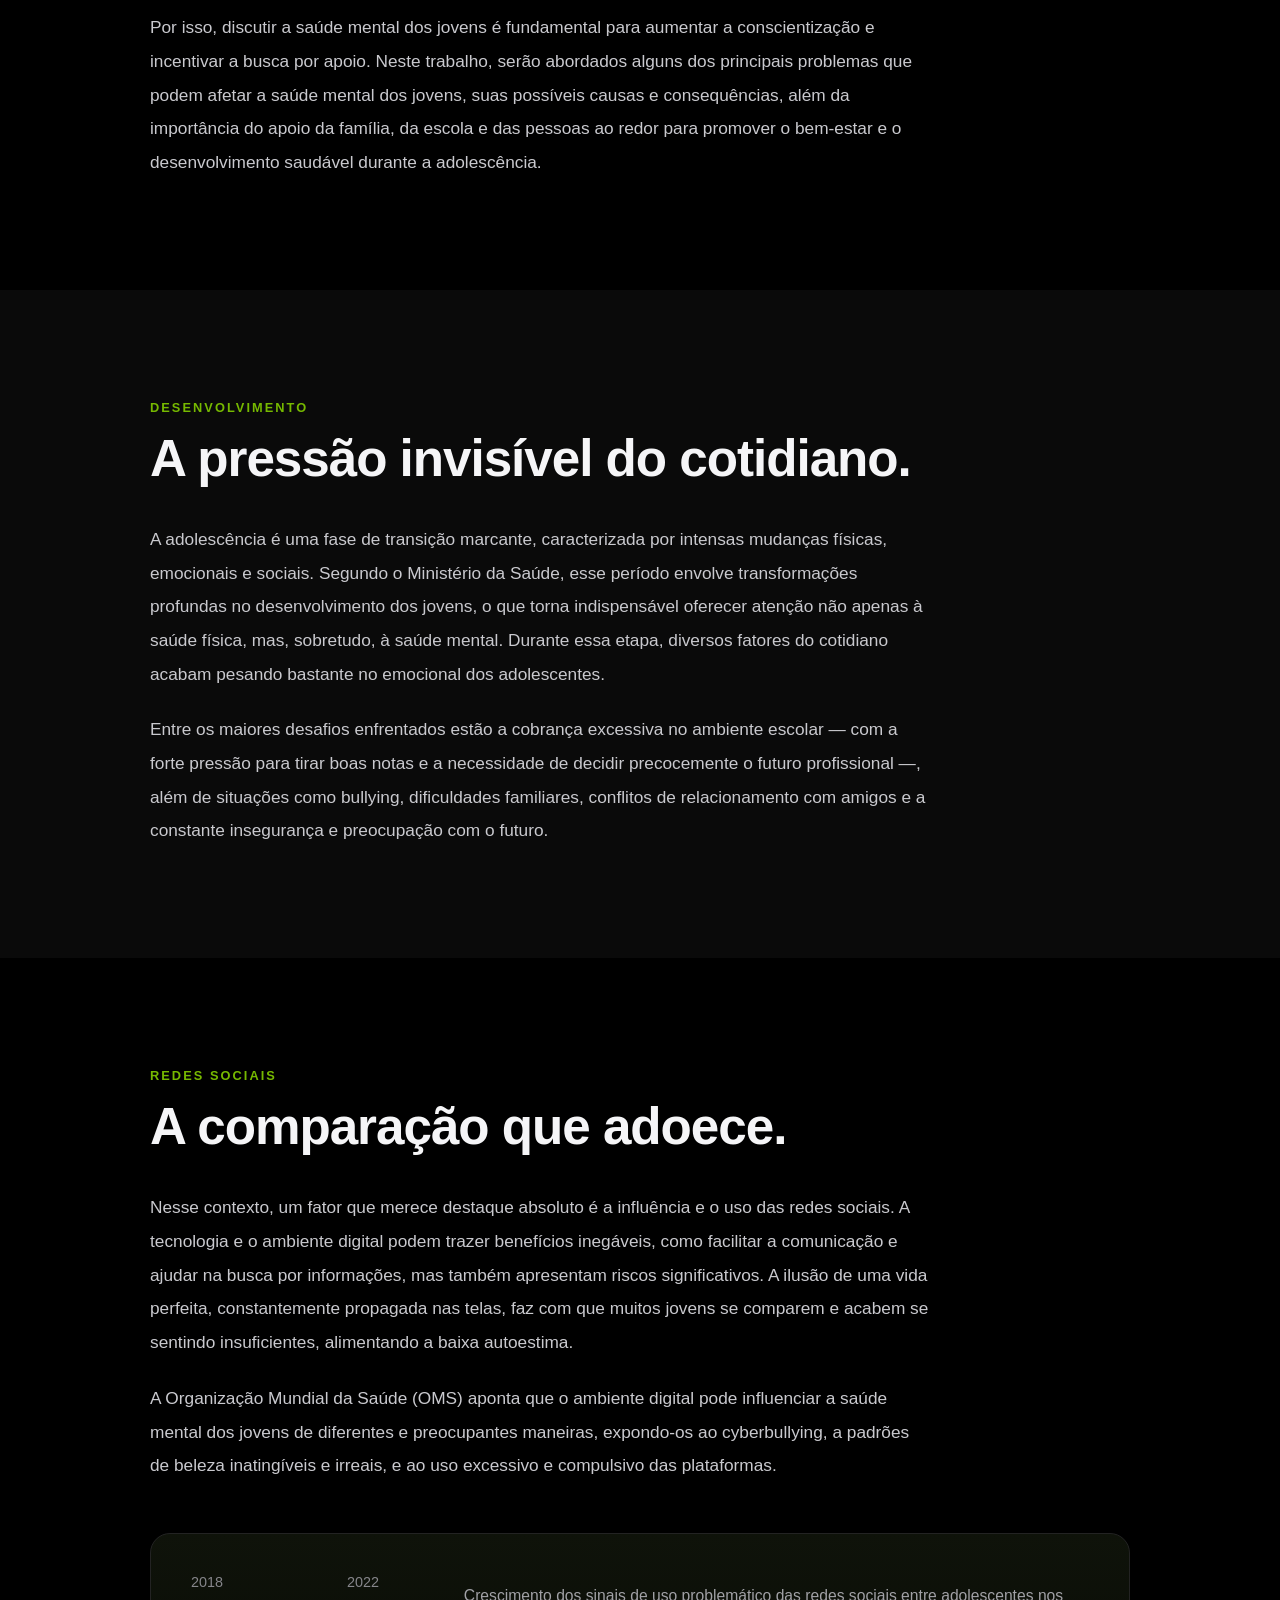
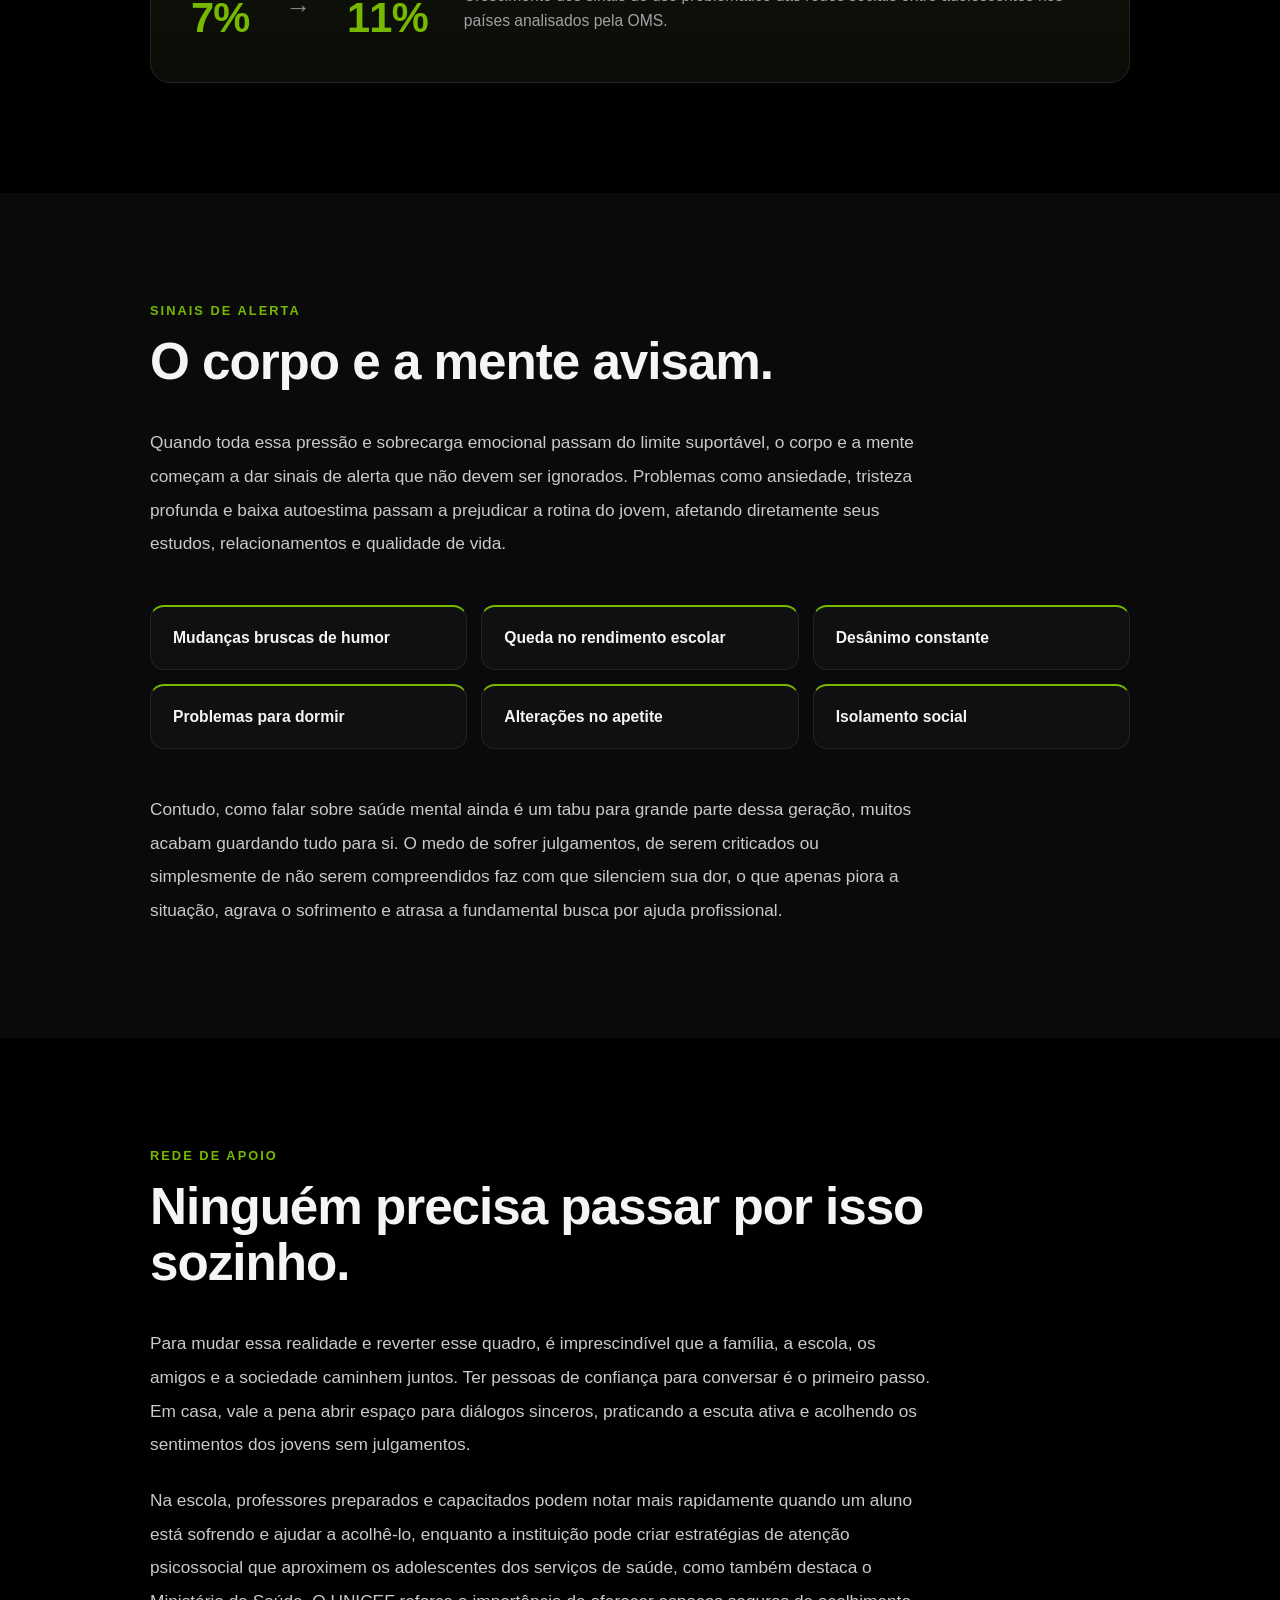
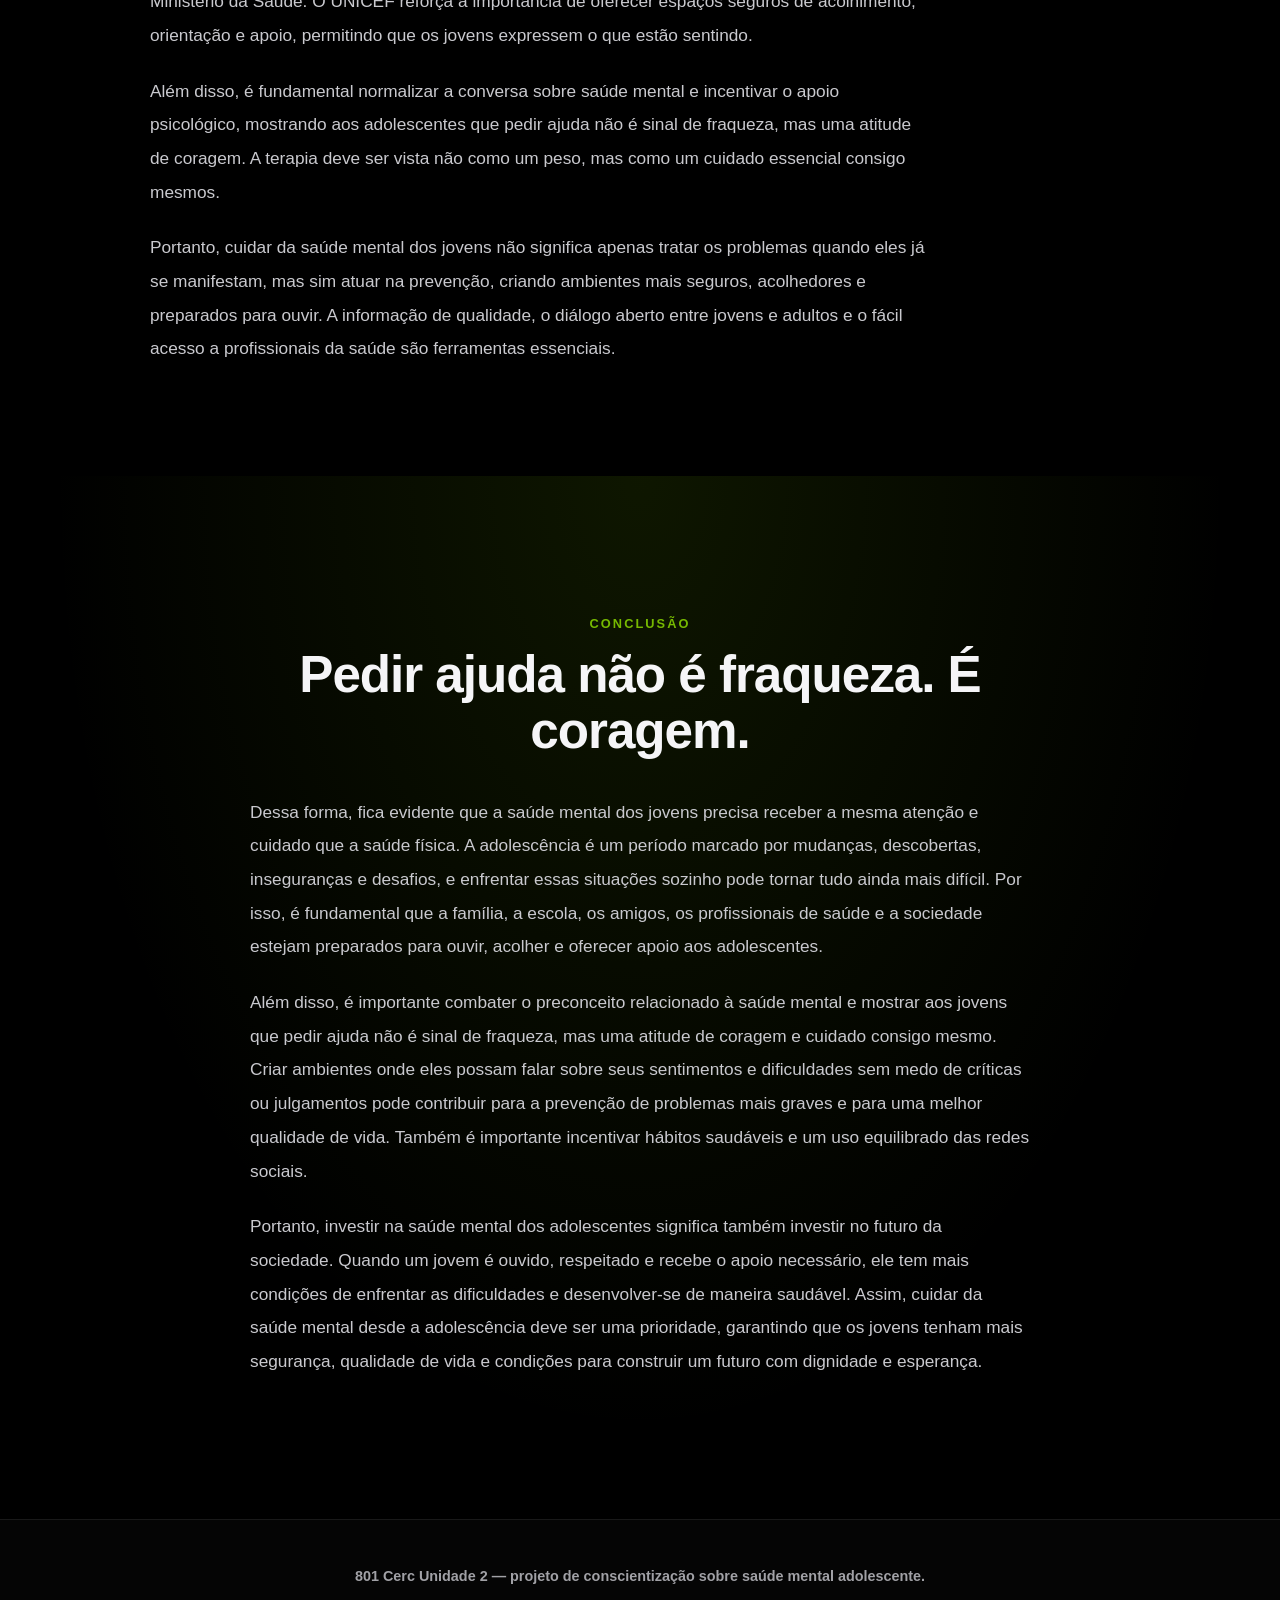
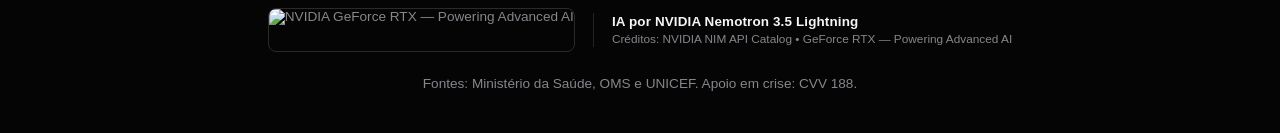
==== commit 3be8a4b9: "Fix HTML structure and improve content formatting" ====
--- a/index.html
+++ b/index.html
@@ -241,10 +241,28 @@
         </div>
       </section>
 
-      <footer class="rodape">
+            <footer class="rodape">
         <div class="rodape-inner">
-          <p>801 Cerc Unidade 2.</p>
-          <p>Fontes: Ministério da Saúde, OMS e UNICEF. Apoio em crise: CVV 188.</p>
+          <p class="rodape-marca">
+            801 Cerc Unidade 2 — projeto de conscientização sobre saúde mental adolescente.
+          </p>
+
+          <div class="creditos-inner">
+            <img
+              src="img/nvidia-rtx.png"
+              alt="NVIDIA GeForce RTX — Powering Advanced AI"
+              class="creditos-img"
+            />
+            <div class="creditos-divisor"></div>
+            <div class="creditos-texto">
+              <strong>IA por NVIDIA Nemotron 3.5 Lightning </strong>
+              <span>Créditos: NVIDIA NIM API Catalog • GeForce RTX — Powering Advanced AI</span>
+            </div>
+          </div>
+
+          <p class="rodape-fontes">
+            Fontes: Ministério da Saúde, OMS e UNICEF. Apoio em crise: CVV 188.
+          </p>
         </div>
       </footer>
 
@@ -302,11 +320,24 @@
           ligue 188 (CVV) — gratuito, sigiloso e disponível 24 horas.
         </p>
       </div>
-
+            <footer class="creditos-ia">
+        <div class="creditos-inner">
+          <img
+            src="img/nvidia-rtx.png"
+            alt="NVIDIA GeForce RTX — Powering Advanced AI"
+            class="creditos-img"
+          />
+          <div class="creditos-divisor"></div>
+          <div class="creditos-texto">
+            <strong>IA por NVIDIA Nemotron 3.5 Lightning </strong>
+            <span>Créditos: NVIDIA NIM API Catalog • GeForce RTX — Powering Advanced AI</span>
+          </div>
+        </div>
+      </footer>
     </section>
 
   </main>
 
   <script src="script.js"></script>
 </body>
-</html>+</html>
--- a/style.css
+++ b/style.css
@@ -339,20 +339,29 @@
 }
 
 /* ---------- Rodapé ---------- */
+/* ---------- Rodapé ---------- */
 .rodape {
   border-top: 1px solid rgba(255, 255, 255, 0.08);
-  padding: 40px 22px;
+  padding: 48px 22px 42px;
+  background: #050505;
 }
 
 .rodape-inner {
   max-width: 980px;
   margin: 0 auto;
   display: flex;
-  justify-content: space-between;
-  gap: 16px;
-  flex-wrap: wrap;
+  flex-direction: column;
+  align-items: center;
+  gap: 24px;
+  text-align: center;
   color: var(--texto-3);
   font-size: 0.85rem;
+}
+
+.rodape-marca {
+  color: var(--texto-2);
+  font-weight: 600;
+  font-size: 0.9rem;
 }
 
 /* ---------- App de chat ---------- */
@@ -721,4 +730,66 @@
     padding: 28px;
     gap: 22px;
   }
-}+}
+/* ---------- Créditos NVIDIA ---------- */
+.creditos-ia {
+  border-top: 1px solid rgba(255, 255, 255, 0.08);
+  background: #0a0a0a;
+  padding: 16px 22px;
+}
+
+.creditos-inner {
+  max-width: 860px;
+  margin: 0 auto;
+  display: flex;
+  align-items: center;
+  justify-content: center;
+  gap: 18px;
+  flex-wrap: wrap;
+}
+
+.creditos-img {
+  height: 44px;
+  width: auto;
+  border-radius: 8px;
+  border: 1px solid #2a2a2a;
+  display: block;
+}
+
+.creditos-divisor {
+  width: 1px;
+  height: 34px;
+  background: rgba(255, 255, 255, 0.12);
+}
+
+.creditos-texto {
+  display: flex;
+  flex-direction: column;
+  gap: 3px;
+  text-align: left;
+}
+
+.creditos-texto strong {
+  font-size: 0.84rem;
+  color: var(--texto);
+  letter-spacing: 0.01em;
+}
+
+.creditos-texto span {
+  font-size: 0.74rem;
+  color: var(--texto-3);
+}
+@media (max-width: 760px) {
+  .creditos-divisor {
+    display: none;
+  }
+
+  .creditos-inner {
+    flex-direction: column;
+    gap: 12px;
+  }
+
+  .creditos-texto {
+    text-align: center;
+  }
+}
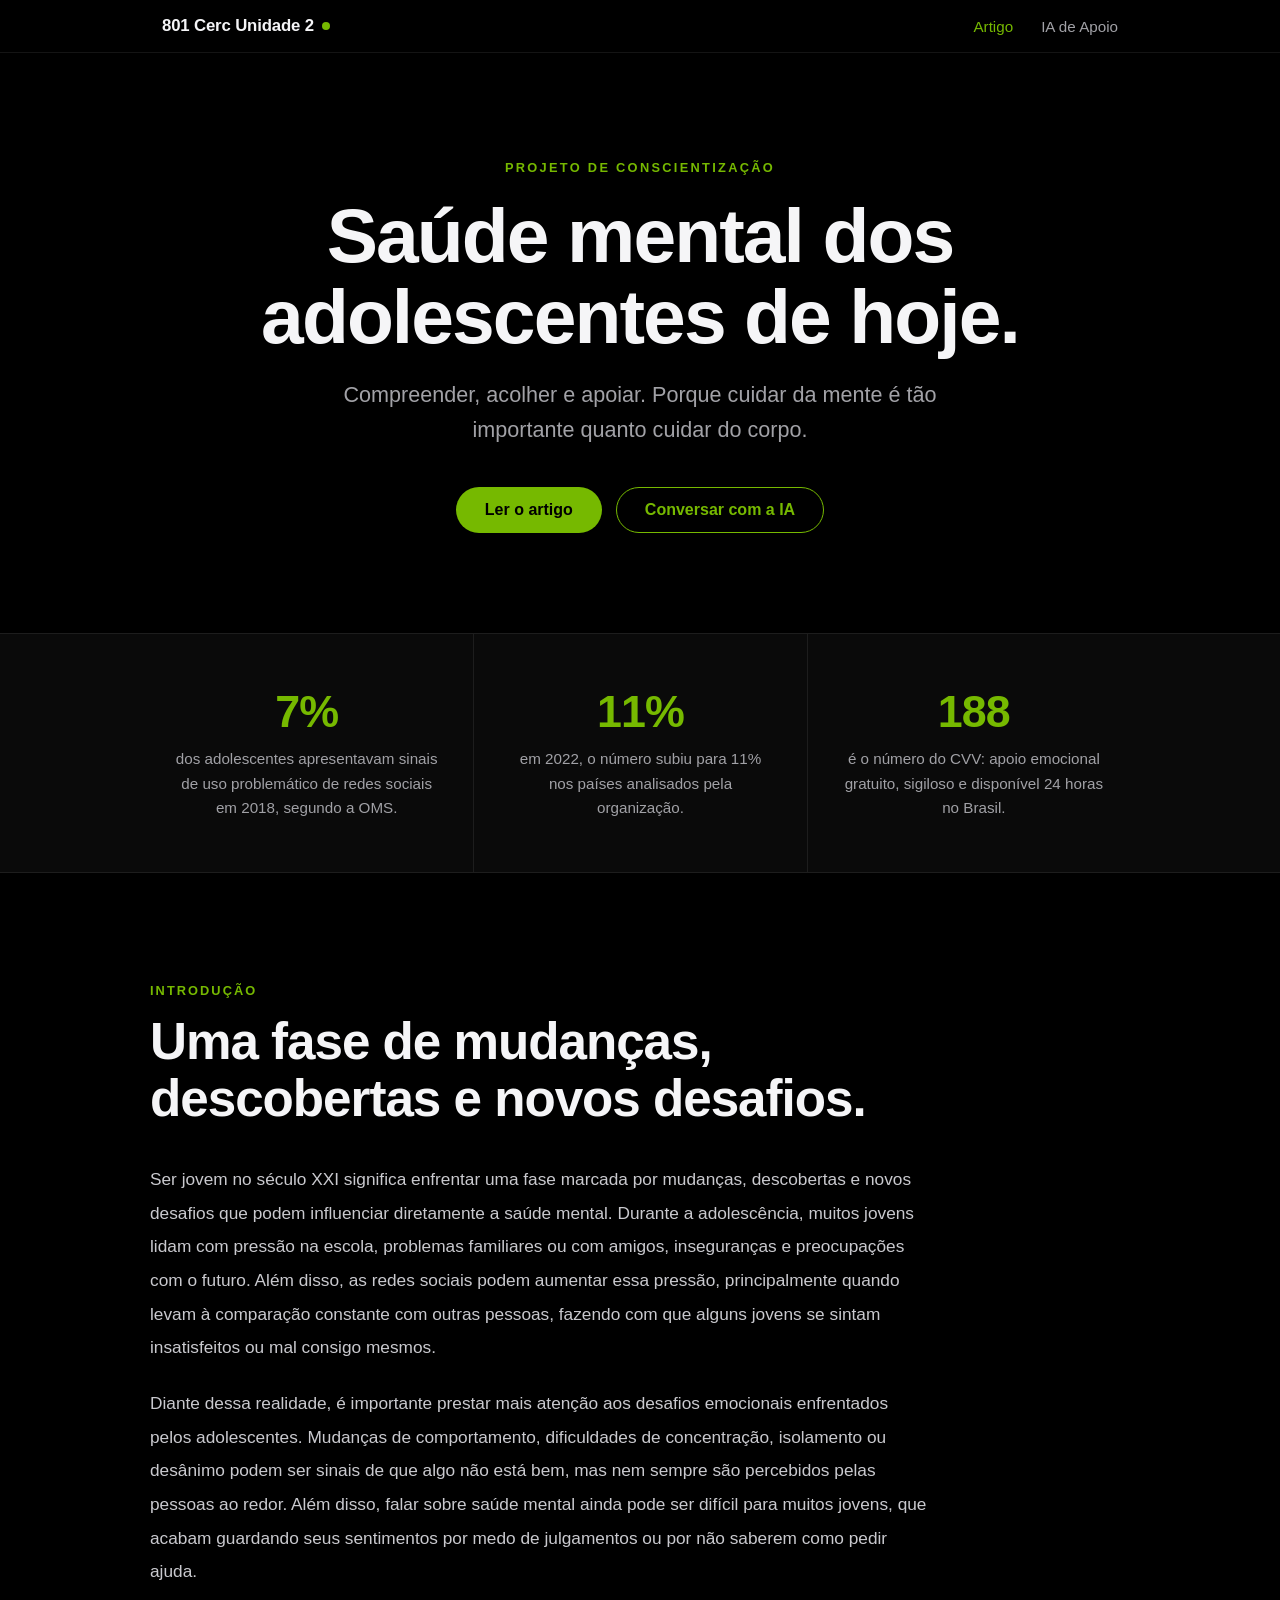
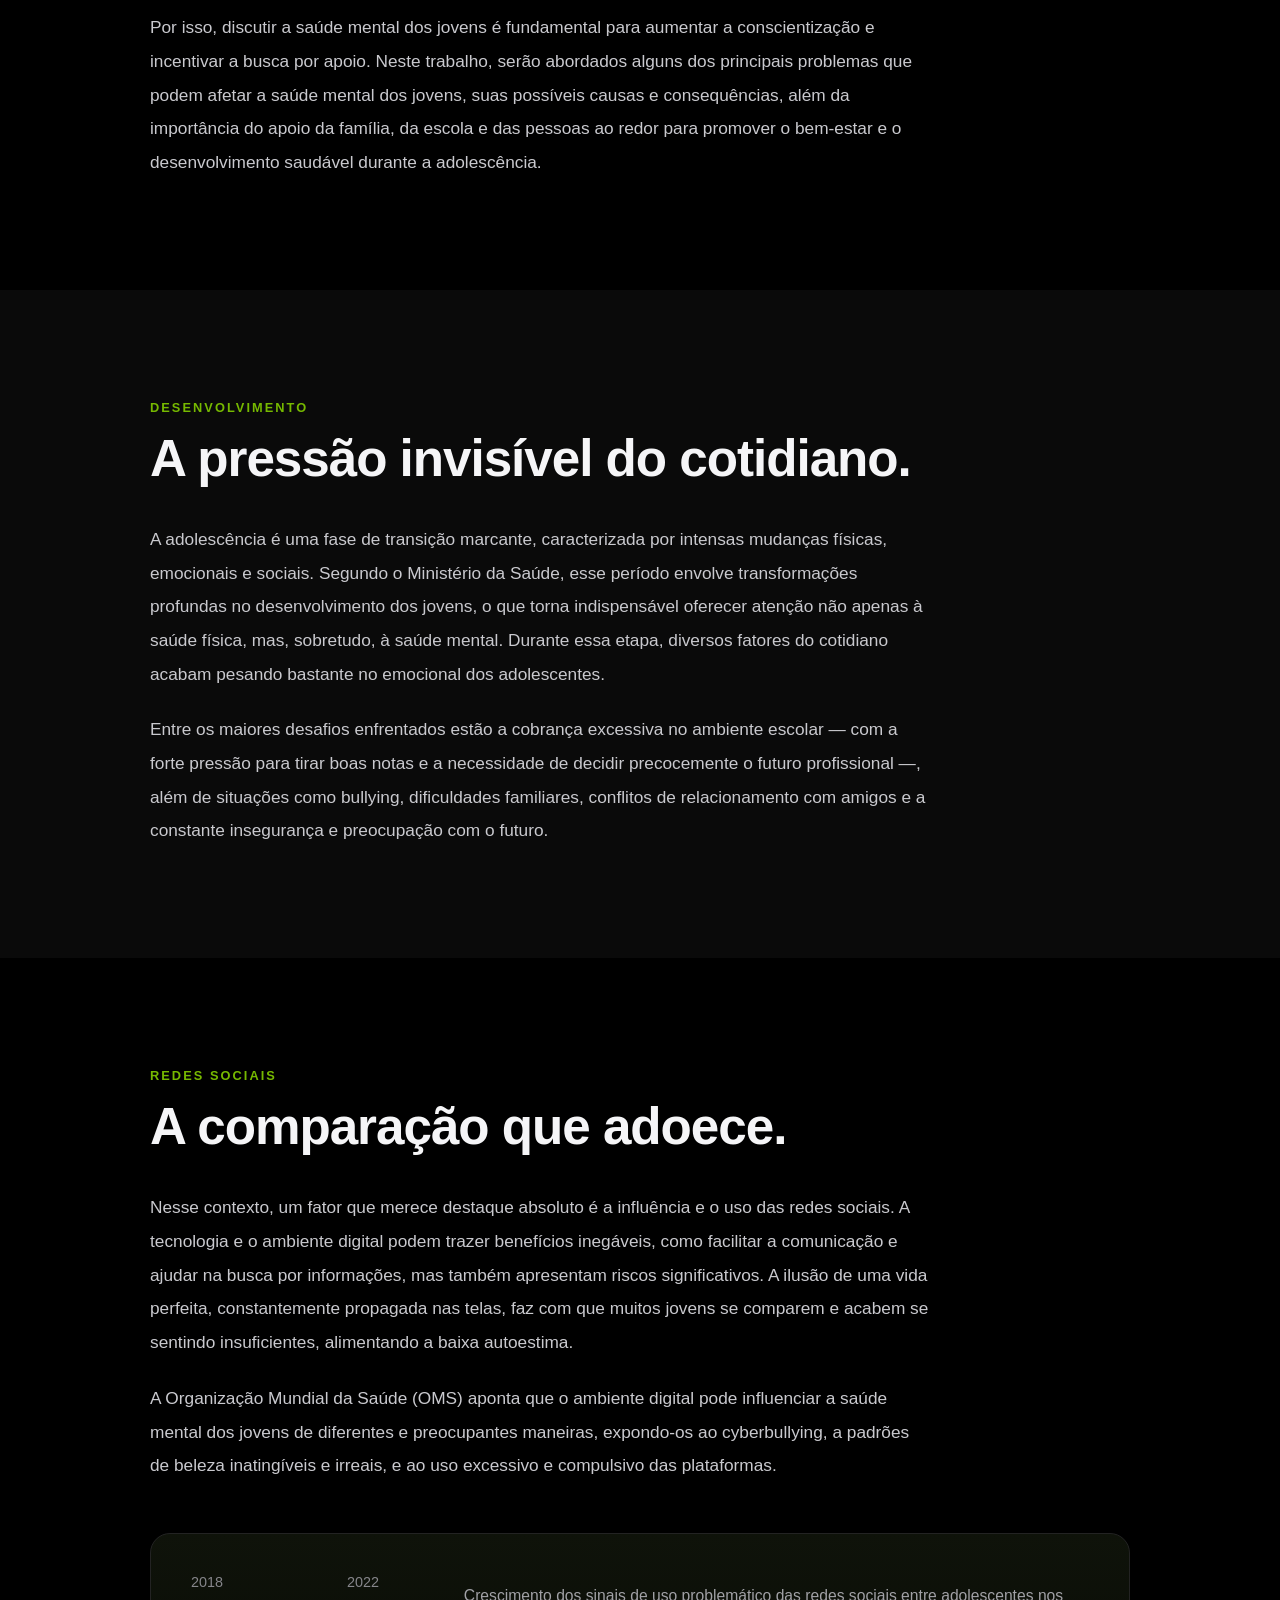
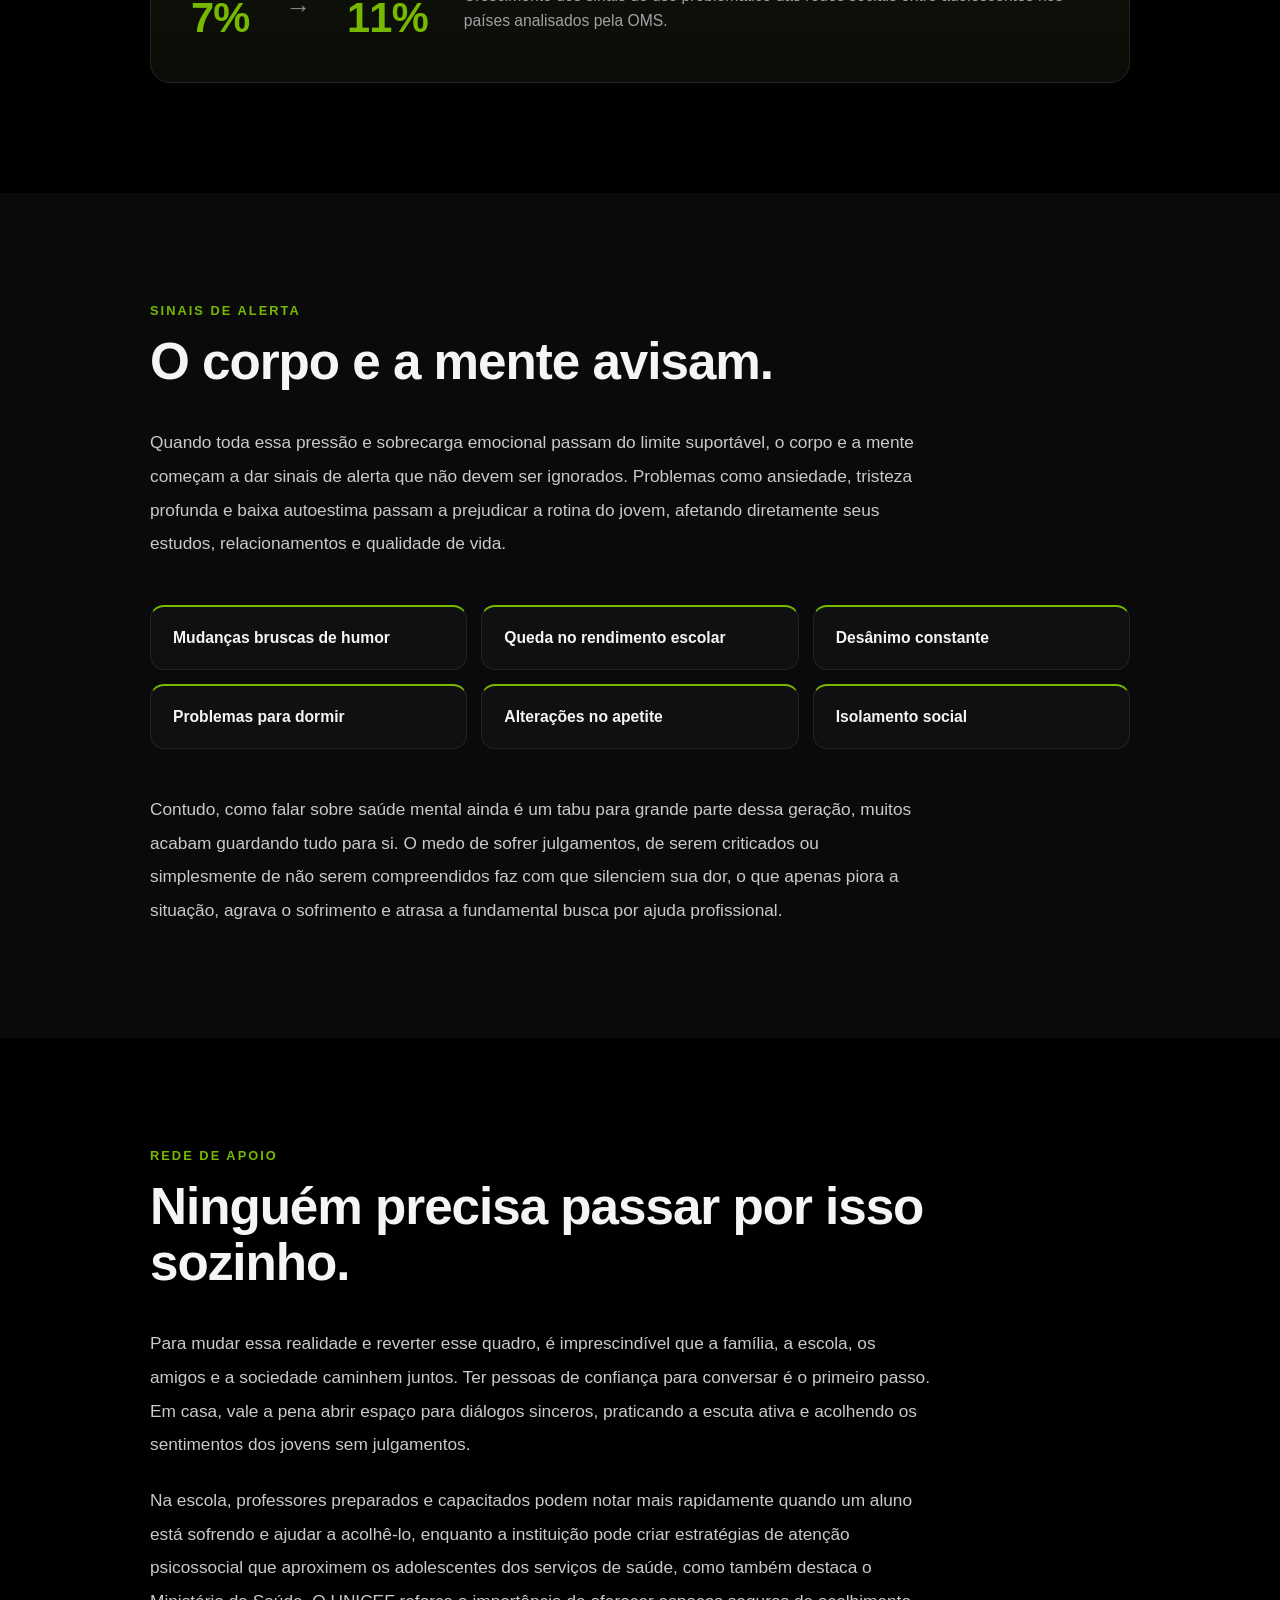
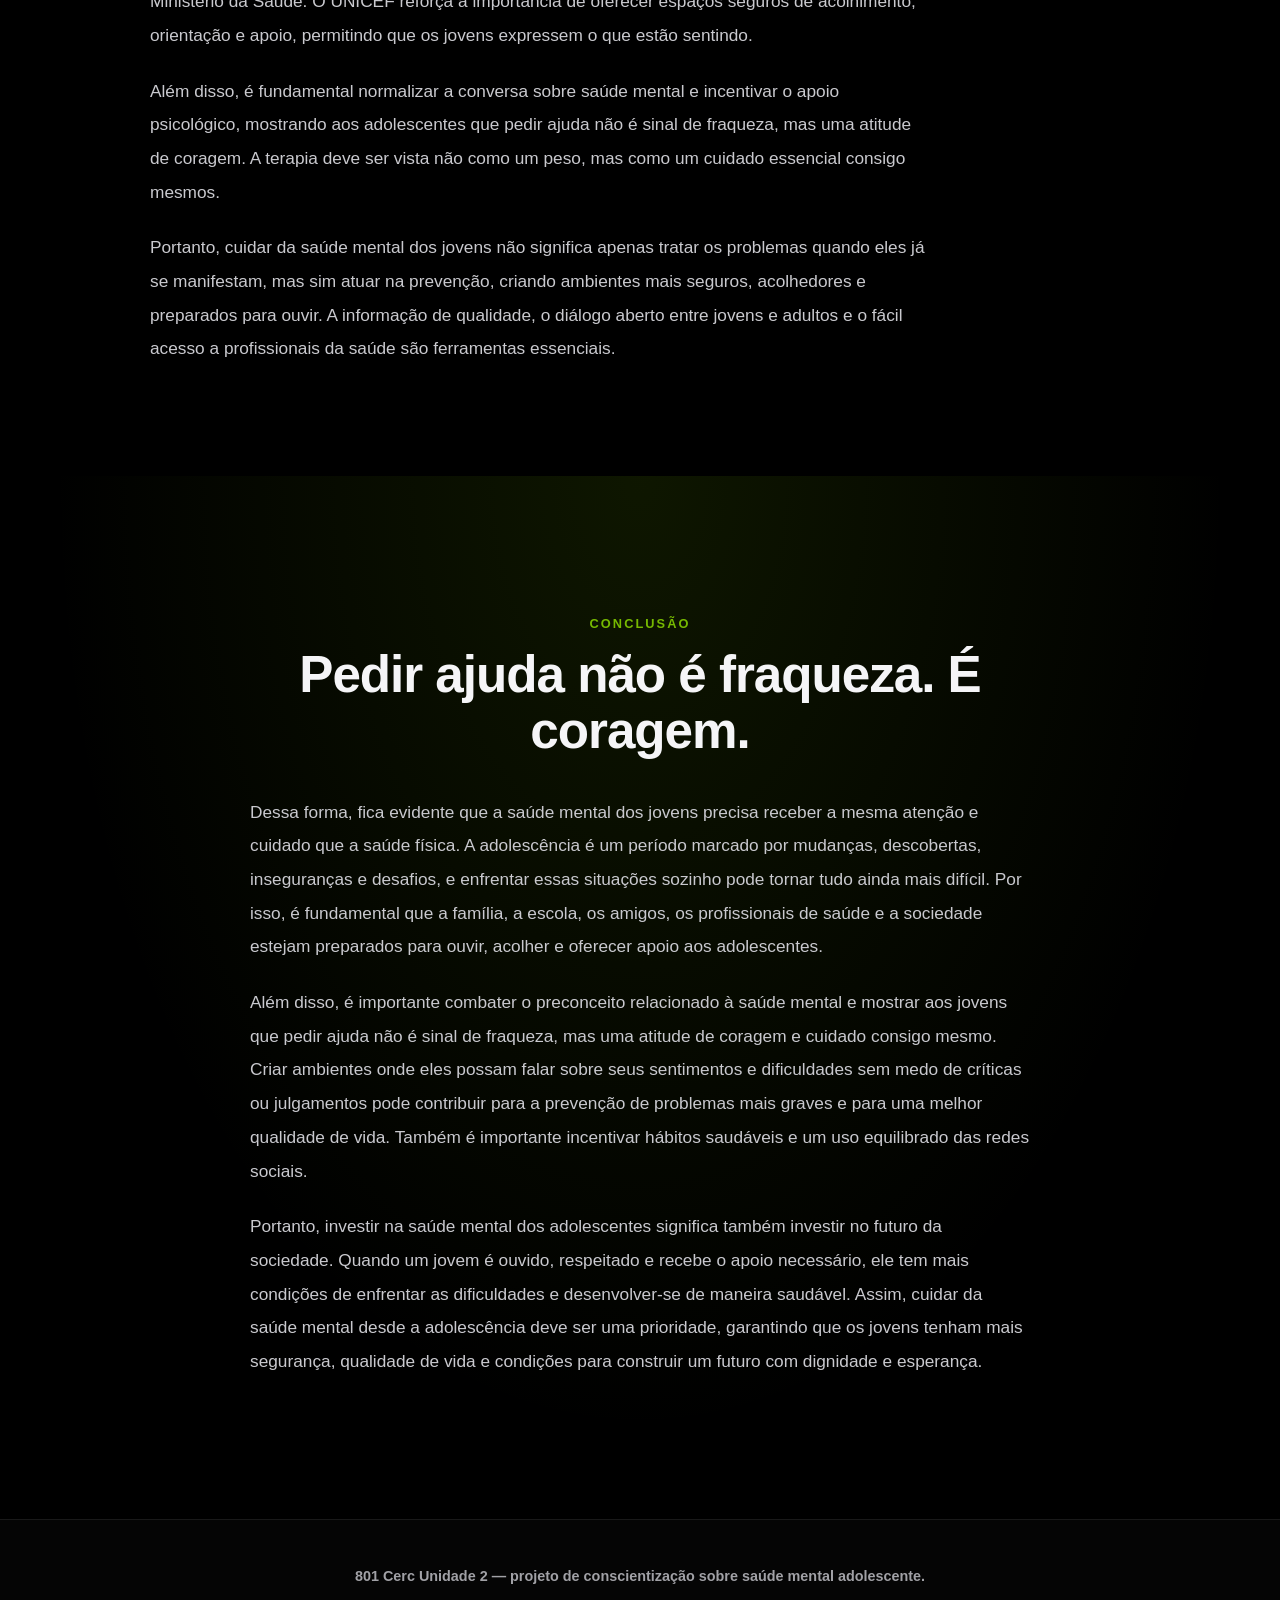
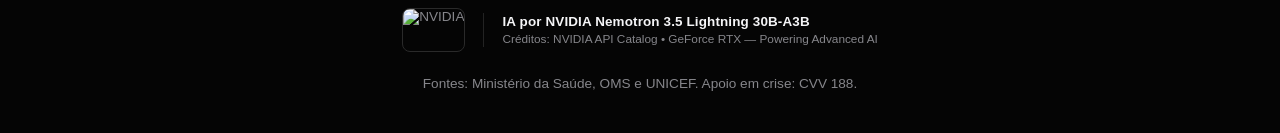
==== commit 330cd083: "Update index.html" ====
--- a/index.html
+++ b/index.html
@@ -241,7 +241,7 @@
         </div>
       </section>
 
-            <footer class="rodape">
+      <footer class="rodape">
         <div class="rodape-inner">
           <p class="rodape-marca">
             801 Cerc Unidade 2 — projeto de conscientização sobre saúde mental adolescente.
@@ -249,14 +249,14 @@
 
           <div class="creditos-inner">
             <img
-              src="img/nvidia-rtx.png"
-              alt="NVIDIA GeForce RTX — Powering Advanced AI"
+              src="https://merchandising-assets.bestbuy.ca/bltc8653f66842bff7f/blt3054b0454a49796f/674619d39457b57c23437cfb/nvidia_logo.png"
+              alt="NVIDIA"
               class="creditos-img"
             />
             <div class="creditos-divisor"></div>
             <div class="creditos-texto">
-              <strong>IA por NVIDIA Nemotron 3.5 Lightning </strong>
-              <span>Créditos: NVIDIA NIM API Catalog • GeForce RTX — Powering Advanced AI</span>
+              <strong>IA por NVIDIA Nemotron 3.5 Lightning 30B-A3B</strong>
+              <span>Créditos: NVIDIA API Catalog • GeForce RTX — Powering Advanced AI</span>
             </div>
           </div>
 
@@ -320,20 +320,22 @@
           ligue 188 (CVV) — gratuito, sigiloso e disponível 24 horas.
         </p>
       </div>
-            <footer class="creditos-ia">
+
+      <footer class="creditos-ia">
         <div class="creditos-inner">
           <img
-            src="img/nvidia-rtx.png"
-            alt="NVIDIA GeForce RTX — Powering Advanced AI"
+            src="https://merchandising-assets.bestbuy.ca/bltc8653f66842bff7f/blt3054b0454a49796f/674619d39457b57c23437cfb/nvidia_logo.png"
+            alt="NVIDIA"
             class="creditos-img"
           />
           <div class="creditos-divisor"></div>
           <div class="creditos-texto">
-            <strong>IA por NVIDIA Nemotron 3.5 Lightning </strong>
-            <span>Créditos: NVIDIA NIM API Catalog • GeForce RTX — Powering Advanced AI</span>
+            <strong>IA por NVIDIA Nemotron 3.5 Lightning 30B-A3B</strong>
+            <span>Créditos: NVIDIA API Catalog • GeForce RTX — Powering Advanced AI</span>
           </div>
         </div>
       </footer>
+
     </section>
 
   </main>
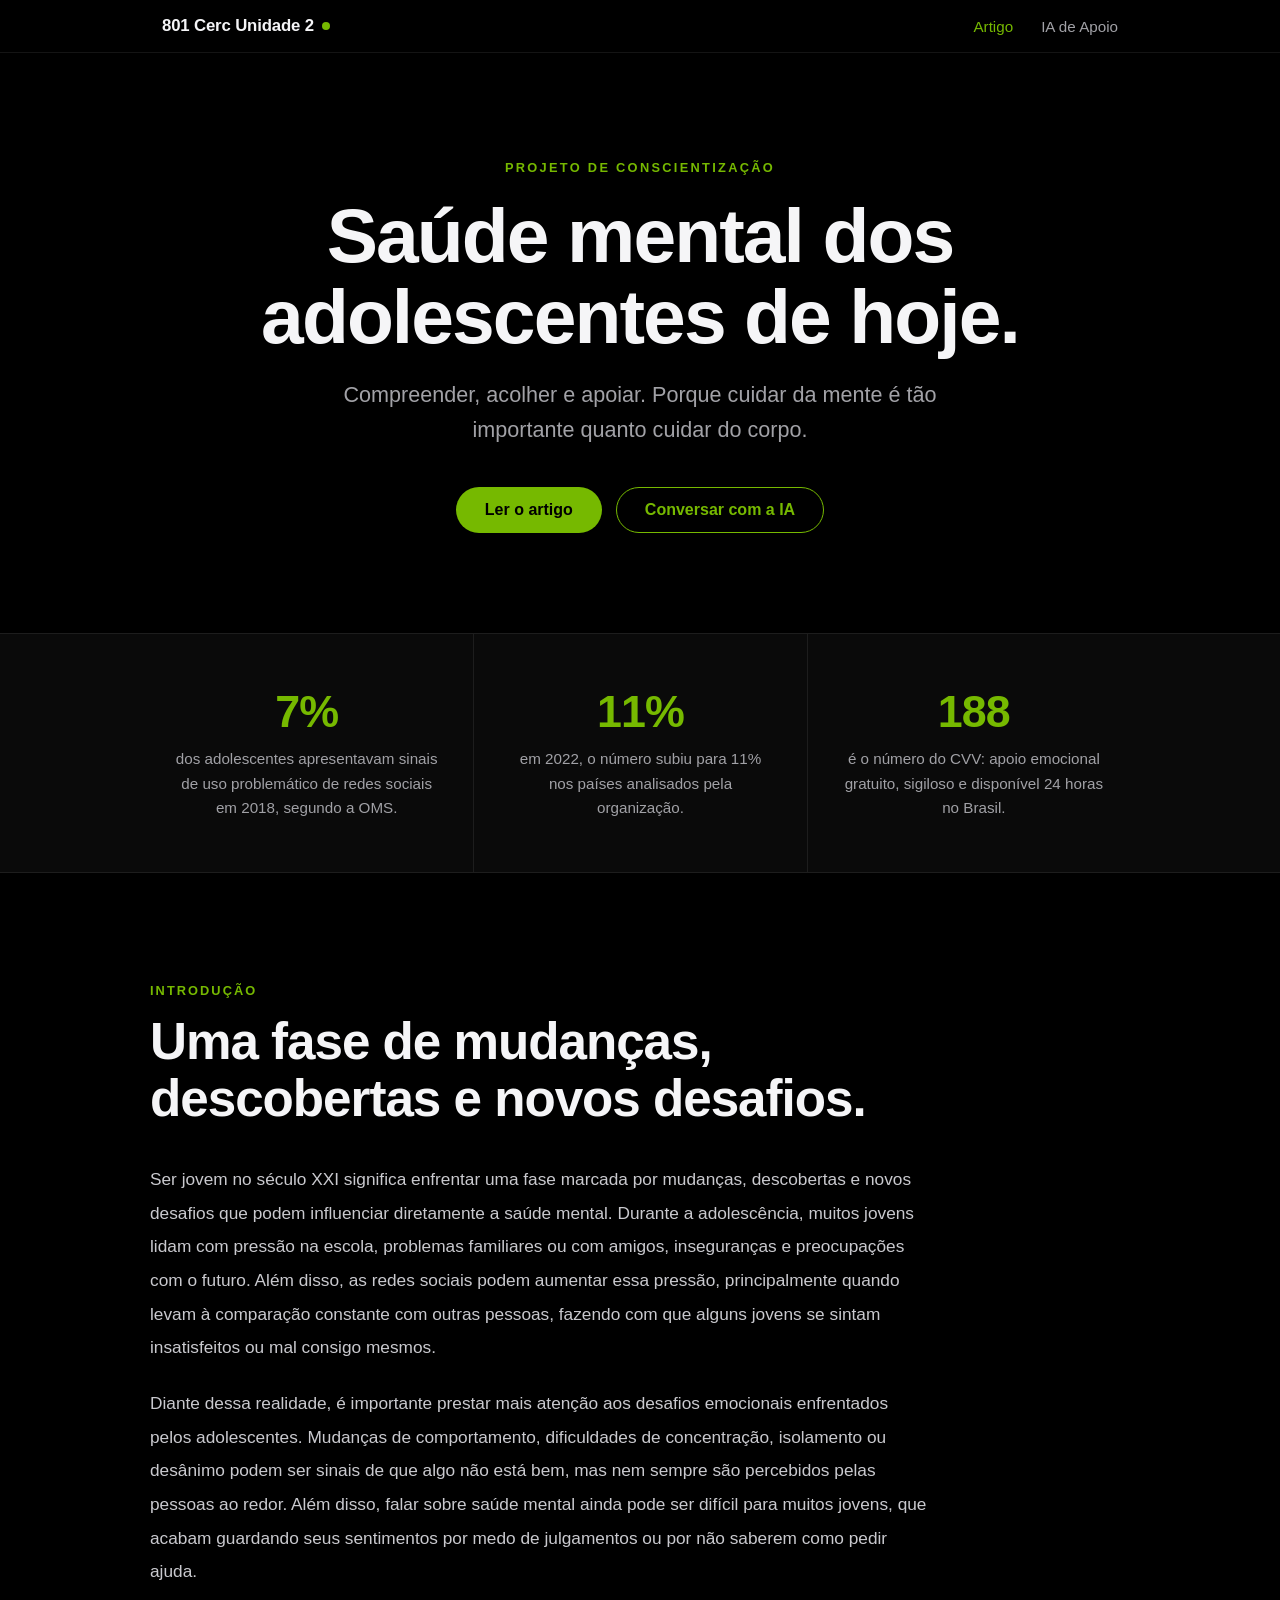
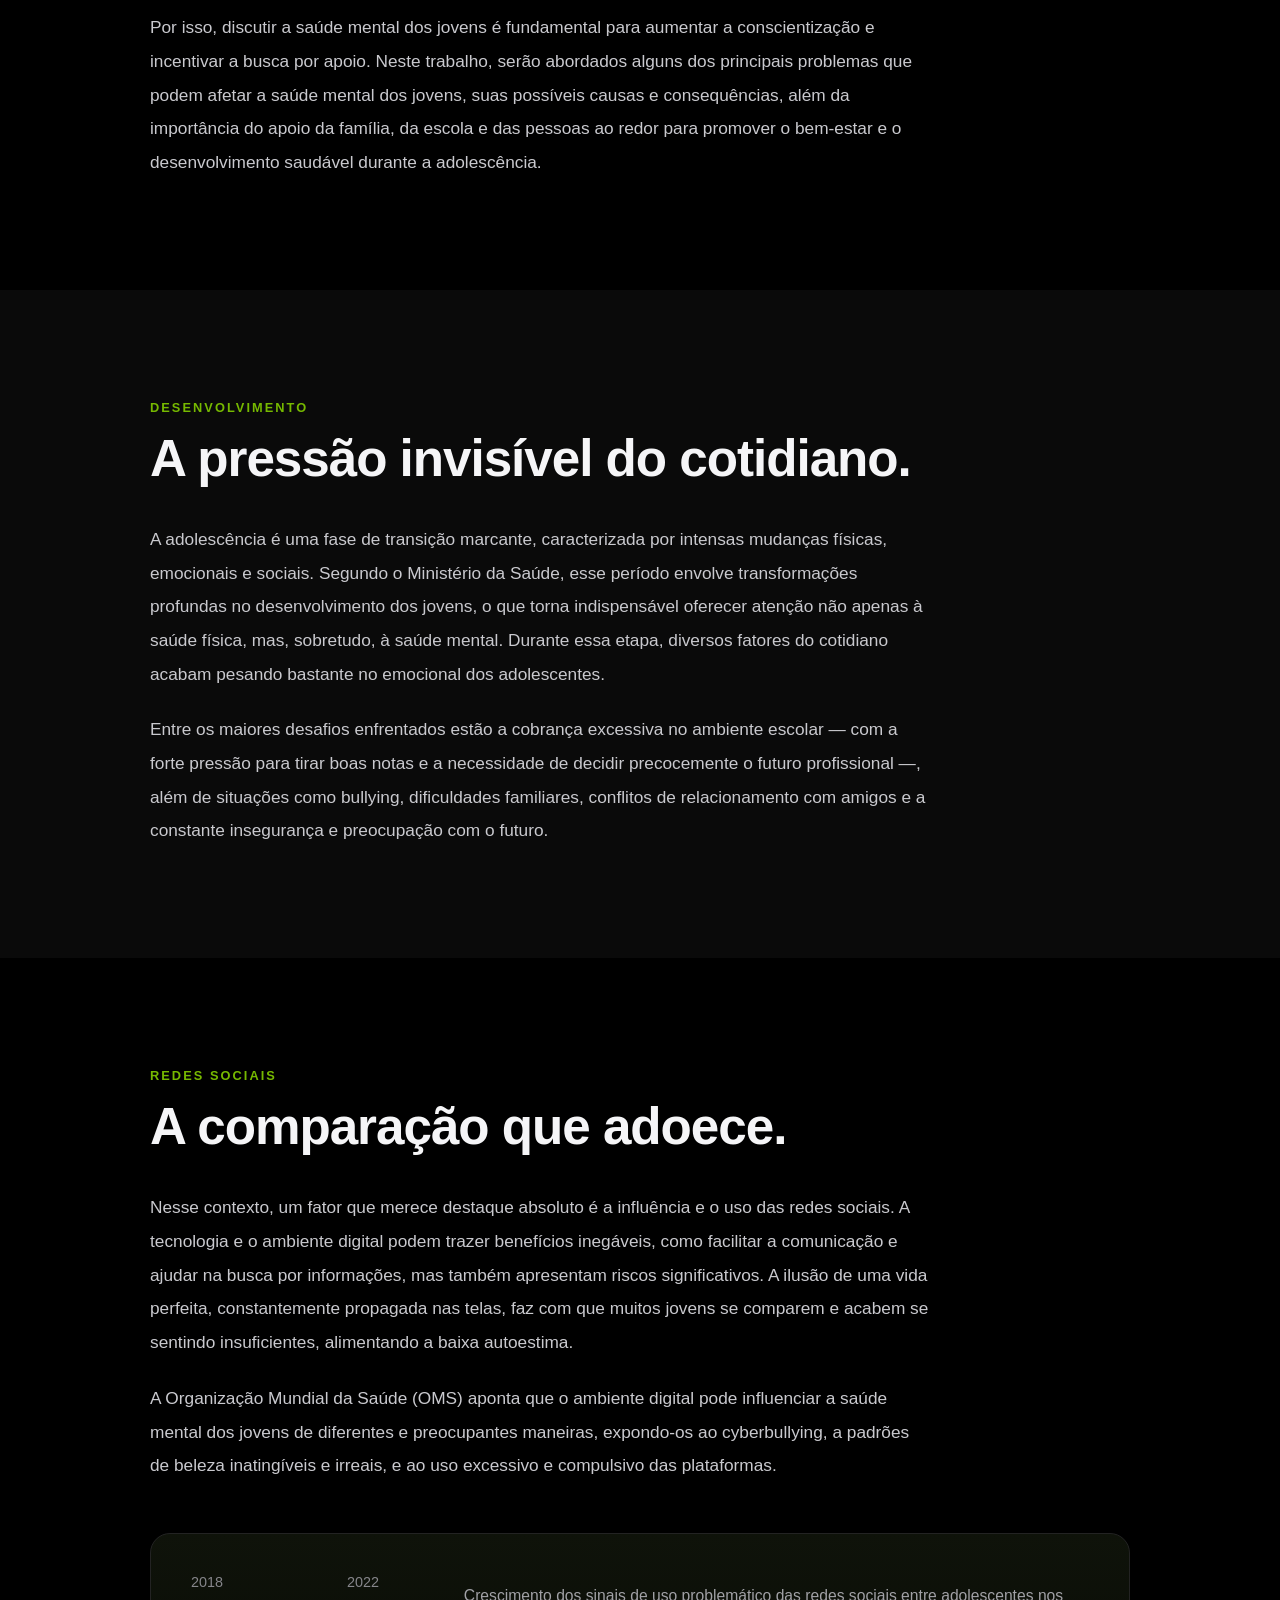
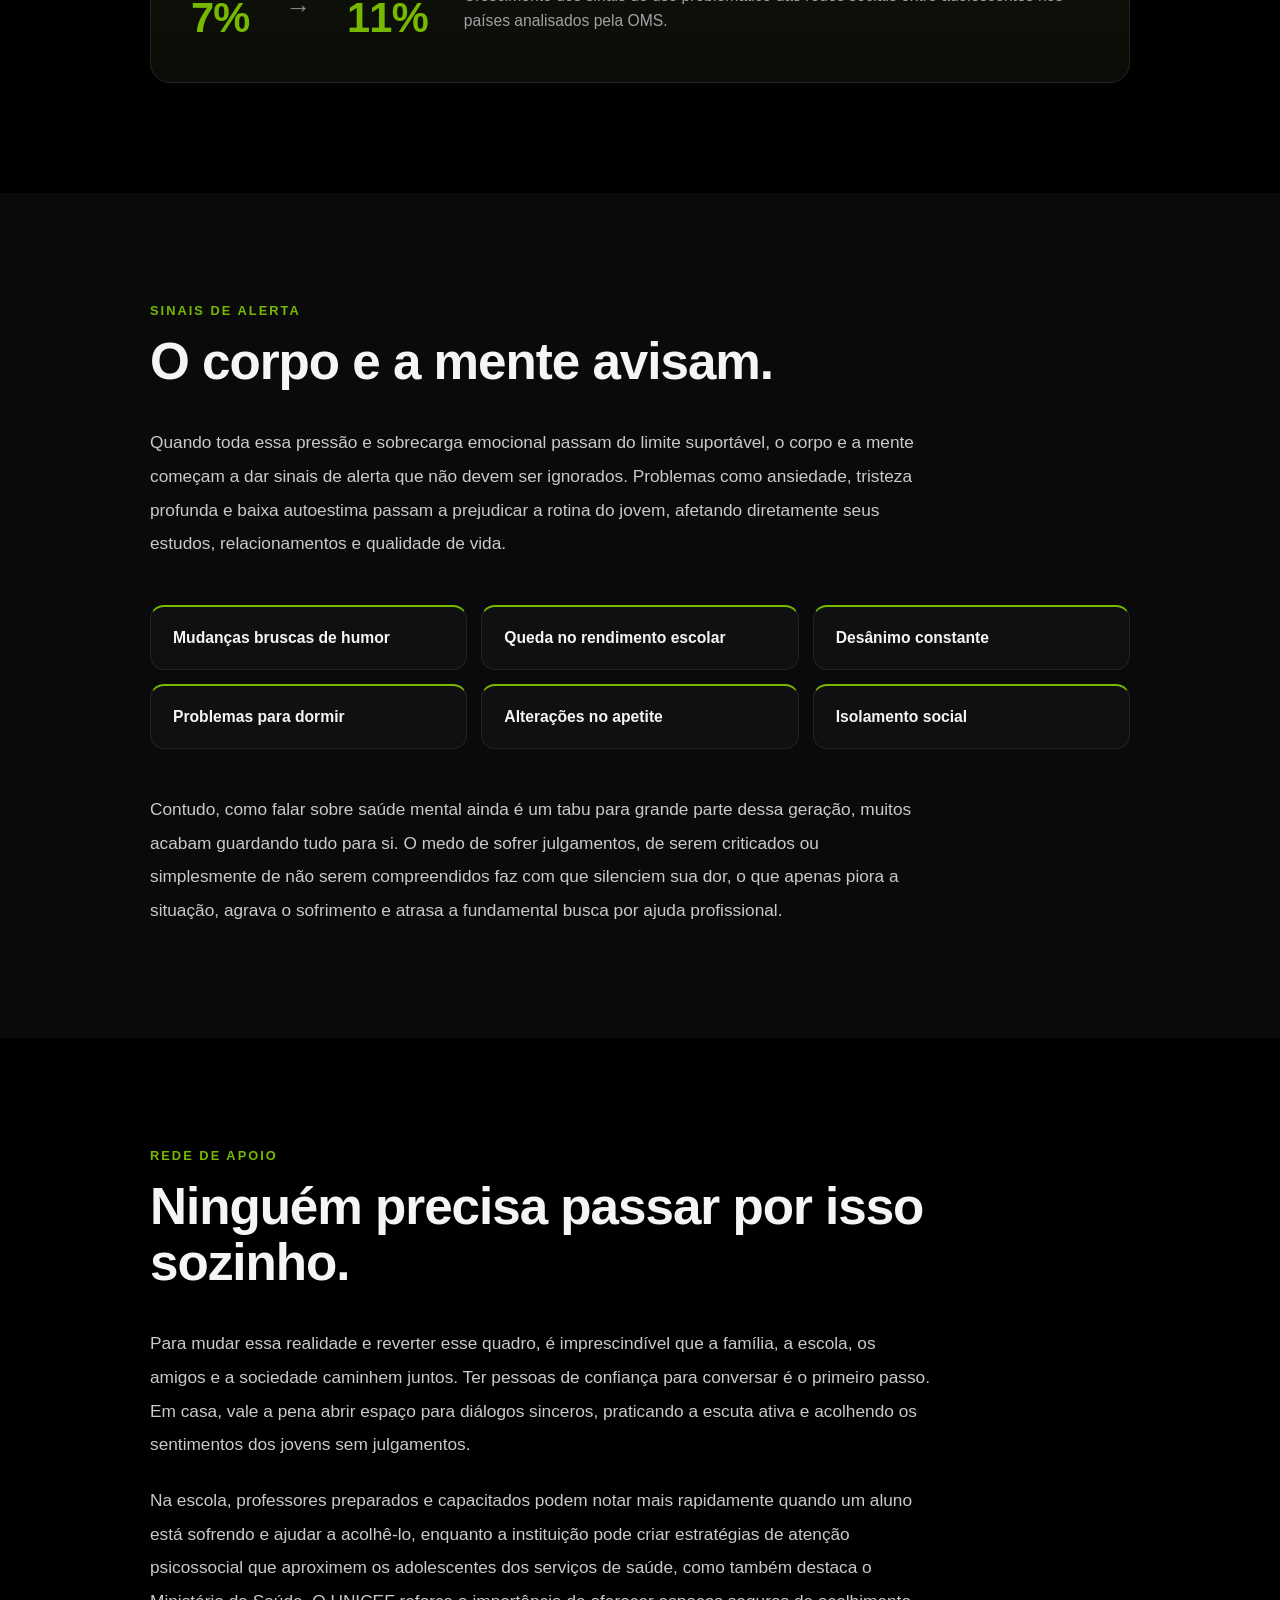
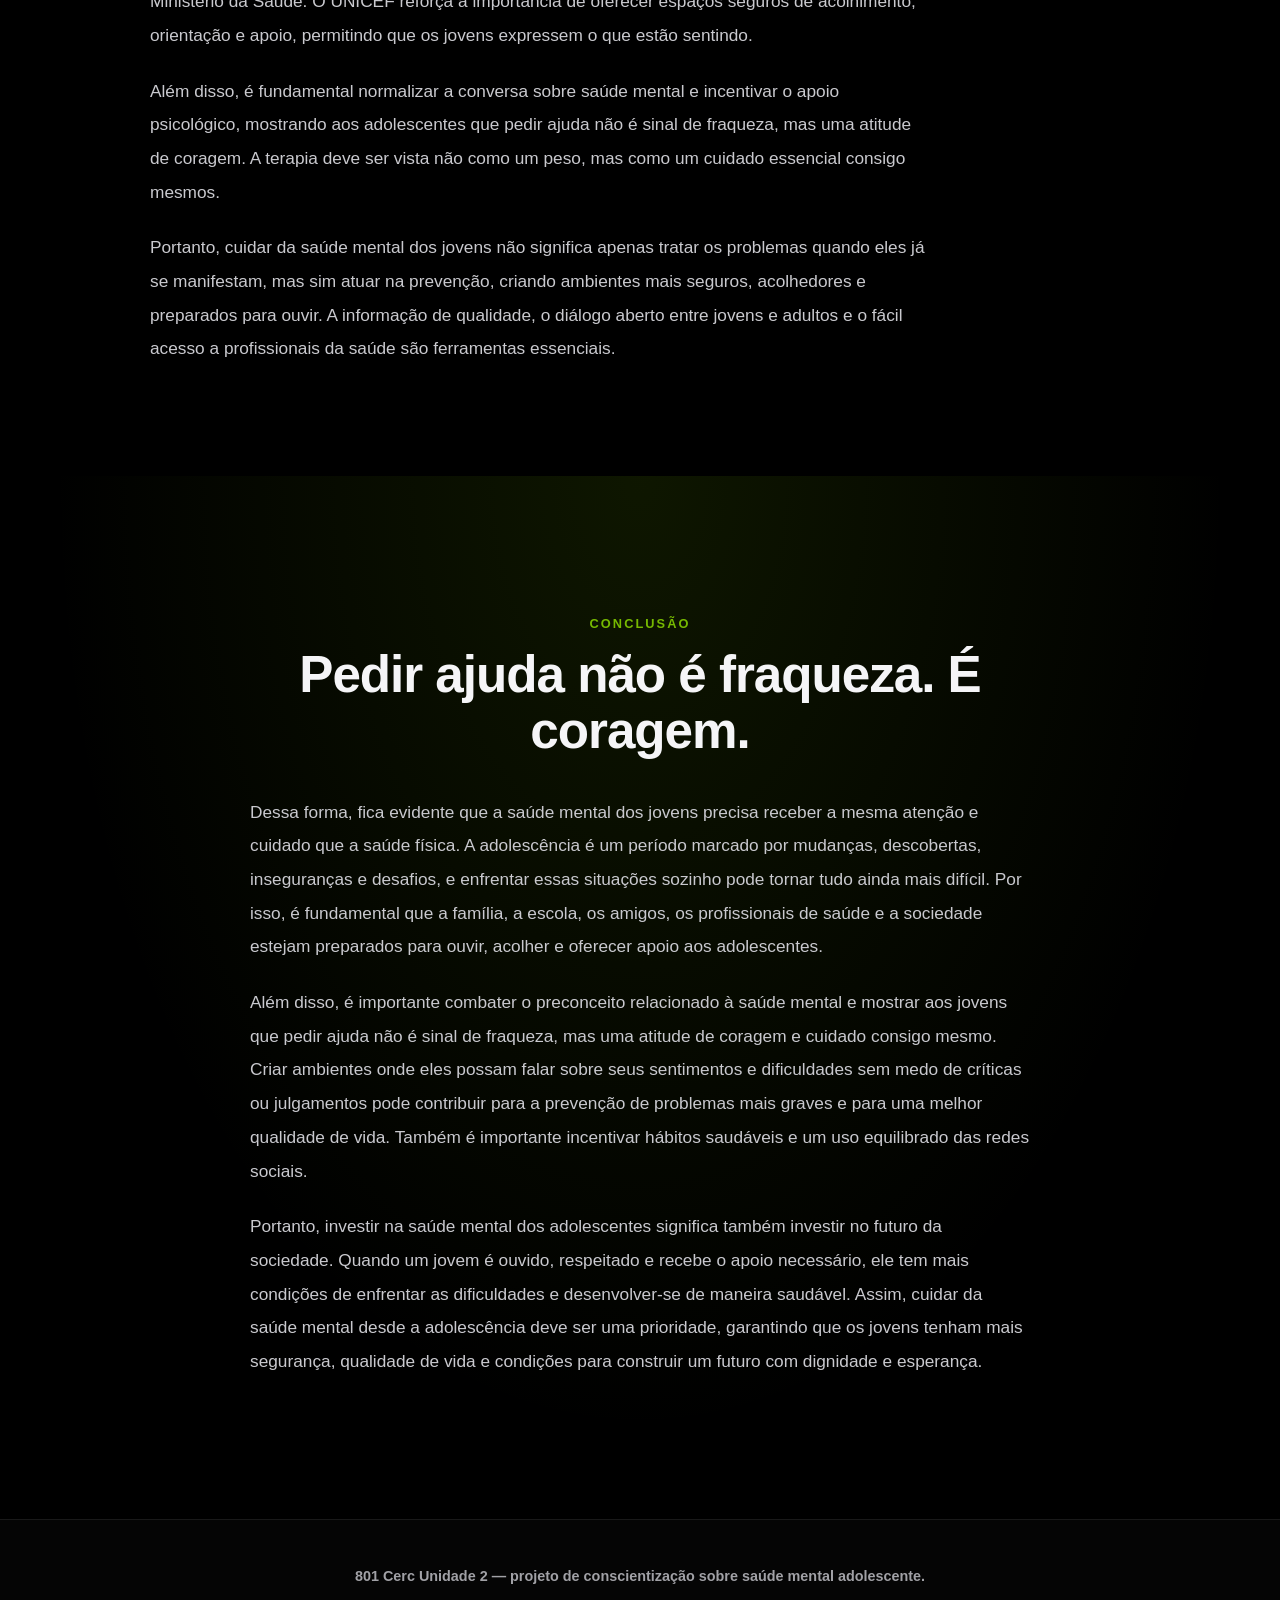
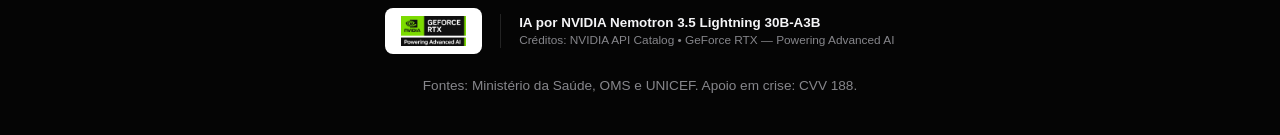
==== commit 77d17408: "Fix HTML encoding issues in index.html" ====
--- a/index.html
+++ b/index.html
@@ -249,7 +249,7 @@
 
           <div class="creditos-inner">
             <img
-              src="https://merchandising-assets.bestbuy.ca/bltc8653f66842bff7f/blt3054b0454a49796f/674619d39457b57c23437cfb/nvidia_logo.png"
+              src="nvidia.png"
               alt="NVIDIA"
               class="creditos-img"
             />
@@ -324,7 +324,7 @@
       <footer class="creditos-ia">
         <div class="creditos-inner">
           <img
-            src="https://merchandising-assets.bestbuy.ca/bltc8653f66842bff7f/blt3054b0454a49796f/674619d39457b57c23437cfb/nvidia_logo.png"
+            src="nvidia.png"
             alt="NVIDIA"
             class="creditos-img"
           />
--- a/style.css
+++ b/style.css
@@ -339,7 +339,6 @@
 }
 
 /* ---------- Rodapé ---------- */
-/* ---------- Rodapé ---------- */
 .rodape {
   border-top: 1px solid rgba(255, 255, 255, 0.08);
   padding: 48px 22px 42px;
@@ -362,6 +361,55 @@
   color: var(--texto-2);
   font-weight: 600;
   font-size: 0.9rem;
+}
+
+/* ---------- Créditos NVIDIA ---------- */
+.creditos-ia {
+  border-top: 1px solid rgba(255, 255, 255, 0.08);
+  background: #0a0a0a;
+  padding: 16px 22px;
+}
+
+.creditos-inner {
+  max-width: 860px;
+  margin: 0 auto;
+  display: flex;
+  align-items: center;
+  justify-content: center;
+  gap: 18px;
+  flex-wrap: wrap;
+}
+
+.creditos-img {
+  height: 46px;
+  width: auto;
+  background: #ffffff;
+  padding: 8px 16px;
+  border-radius: 8px;
+  display: block;
+}
+
+.creditos-divisor {
+  width: 1px;
+  height: 34px;
+  background: rgba(255, 255, 255, 0.12);
+}
+
+.creditos-texto {
+  display: flex;
+  flex-direction: column;
+  gap: 3px;
+  text-align: left;
+}
+
+.creditos-texto strong {
+  font-size: 0.84rem;
+  color: var(--texto);
+}
+
+.creditos-texto span {
+  font-size: 0.74rem;
+  color: var(--texto-3);
 }
 
 /* ---------- App de chat ---------- */
@@ -623,7 +671,8 @@
   text-align: center;
   line-height: 1.6;
 }
-/* ---------- Processo de pensamento (estilo Qwen Studio) ---------- */
+
+/* ---------- Processo de pensamento ---------- */
 .pensamento-bloco {
   margin-top: 14px;
   border: 1px solid #1e2a14;
@@ -691,12 +740,12 @@
 .pensamento-texto {
   padding: 4px 14px 16px;
   color: #9aa79a;
-  font-size: 0.85rem;
   line-height: 1.7;
   white-space: pre-wrap;
   font-family: "SF Mono", "Fira Code", "JetBrains Mono", monospace;
   font-size: 0.82rem;
 }
+
 /* ---------- Responsivo ---------- */
 @media (max-width: 760px) {
   .stats {
@@ -730,56 +779,7 @@
     padding: 28px;
     gap: 22px;
   }
-}
-/* ---------- Créditos NVIDIA ---------- */
-.creditos-ia {
-  border-top: 1px solid rgba(255, 255, 255, 0.08);
-  background: #0a0a0a;
-  padding: 16px 22px;
-}
-
-.creditos-inner {
-  max-width: 860px;
-  margin: 0 auto;
-  display: flex;
-  align-items: center;
-  justify-content: center;
-  gap: 18px;
-  flex-wrap: wrap;
-}
-
-.creditos-img {
-  height: 44px;
-  width: auto;
-  border-radius: 8px;
-  border: 1px solid #2a2a2a;
-  display: block;
-}
-
-.creditos-divisor {
-  width: 1px;
-  height: 34px;
-  background: rgba(255, 255, 255, 0.12);
-}
-
-.creditos-texto {
-  display: flex;
-  flex-direction: column;
-  gap: 3px;
-  text-align: left;
-}
-
-.creditos-texto strong {
-  font-size: 0.84rem;
-  color: var(--texto);
-  letter-spacing: 0.01em;
-}
-
-.creditos-texto span {
-  font-size: 0.74rem;
-  color: var(--texto-3);
-}
-@media (max-width: 760px) {
+
   .creditos-divisor {
     display: none;
   }
